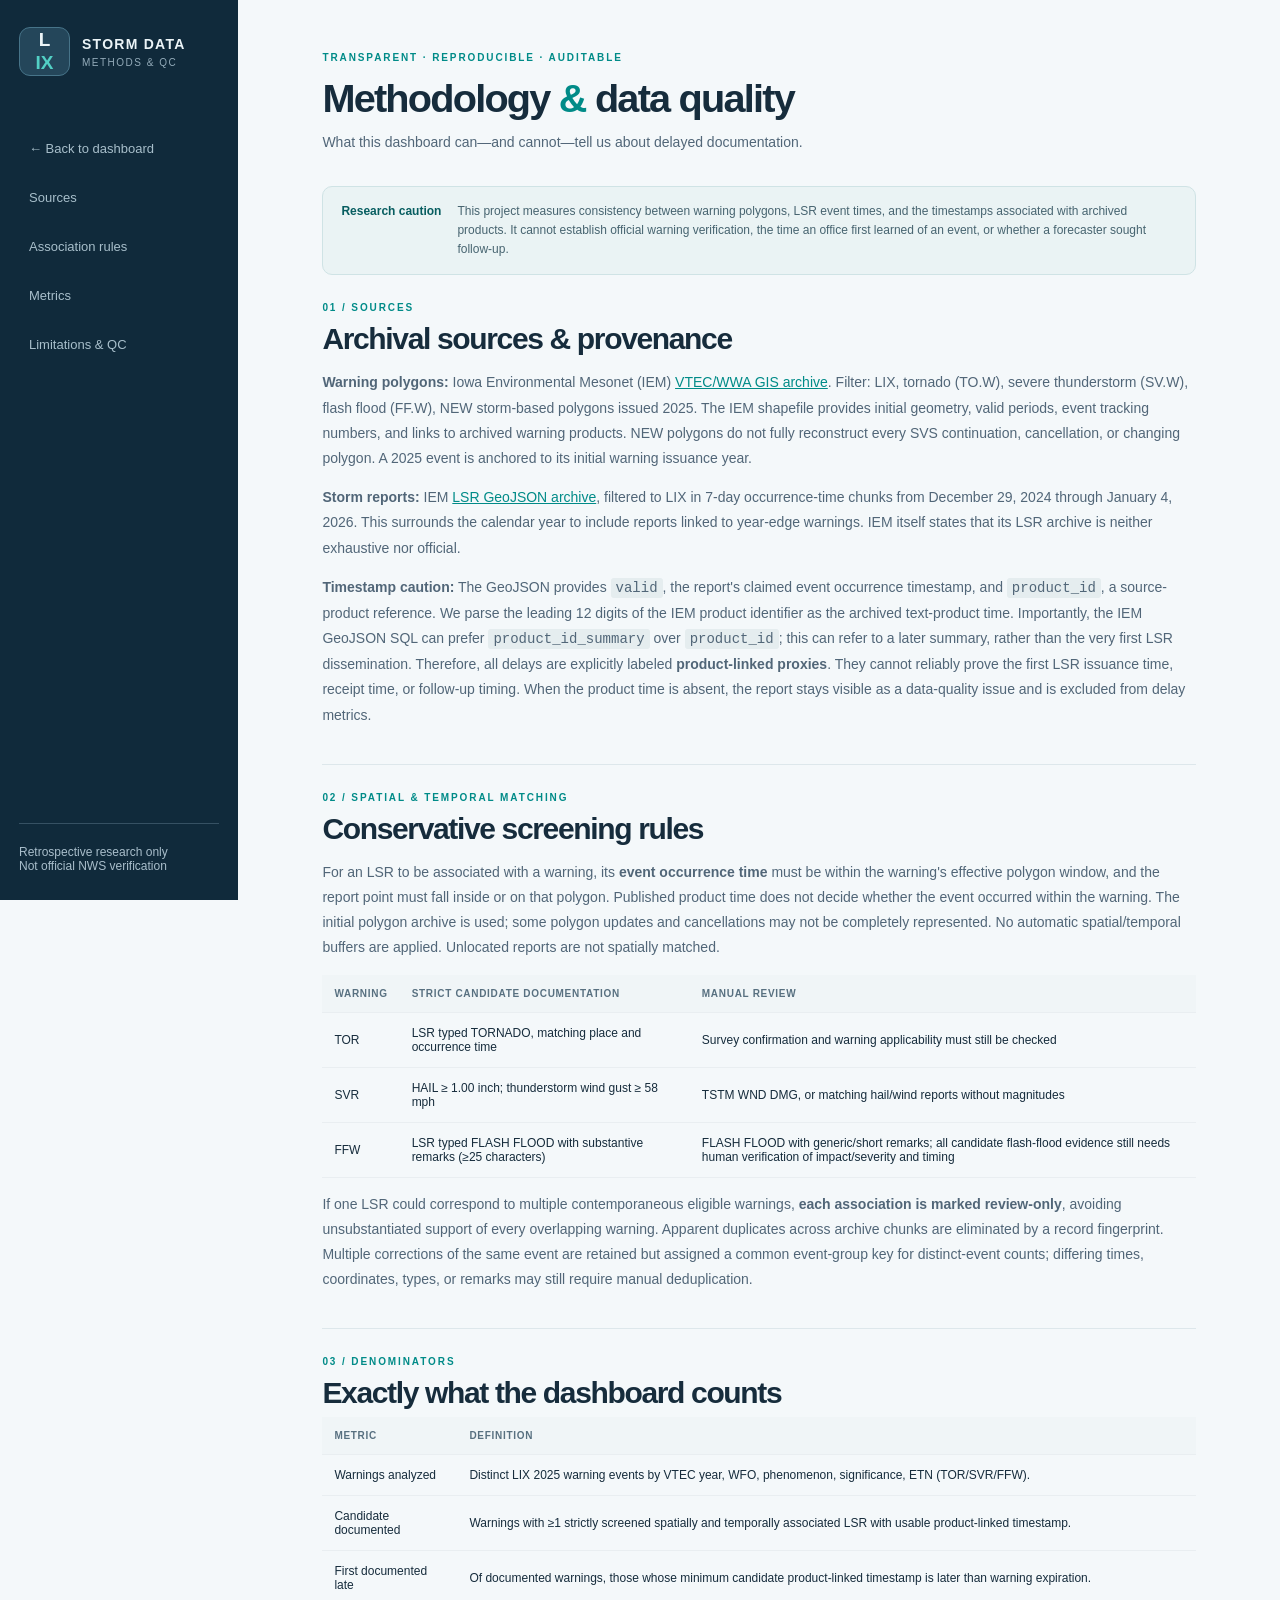
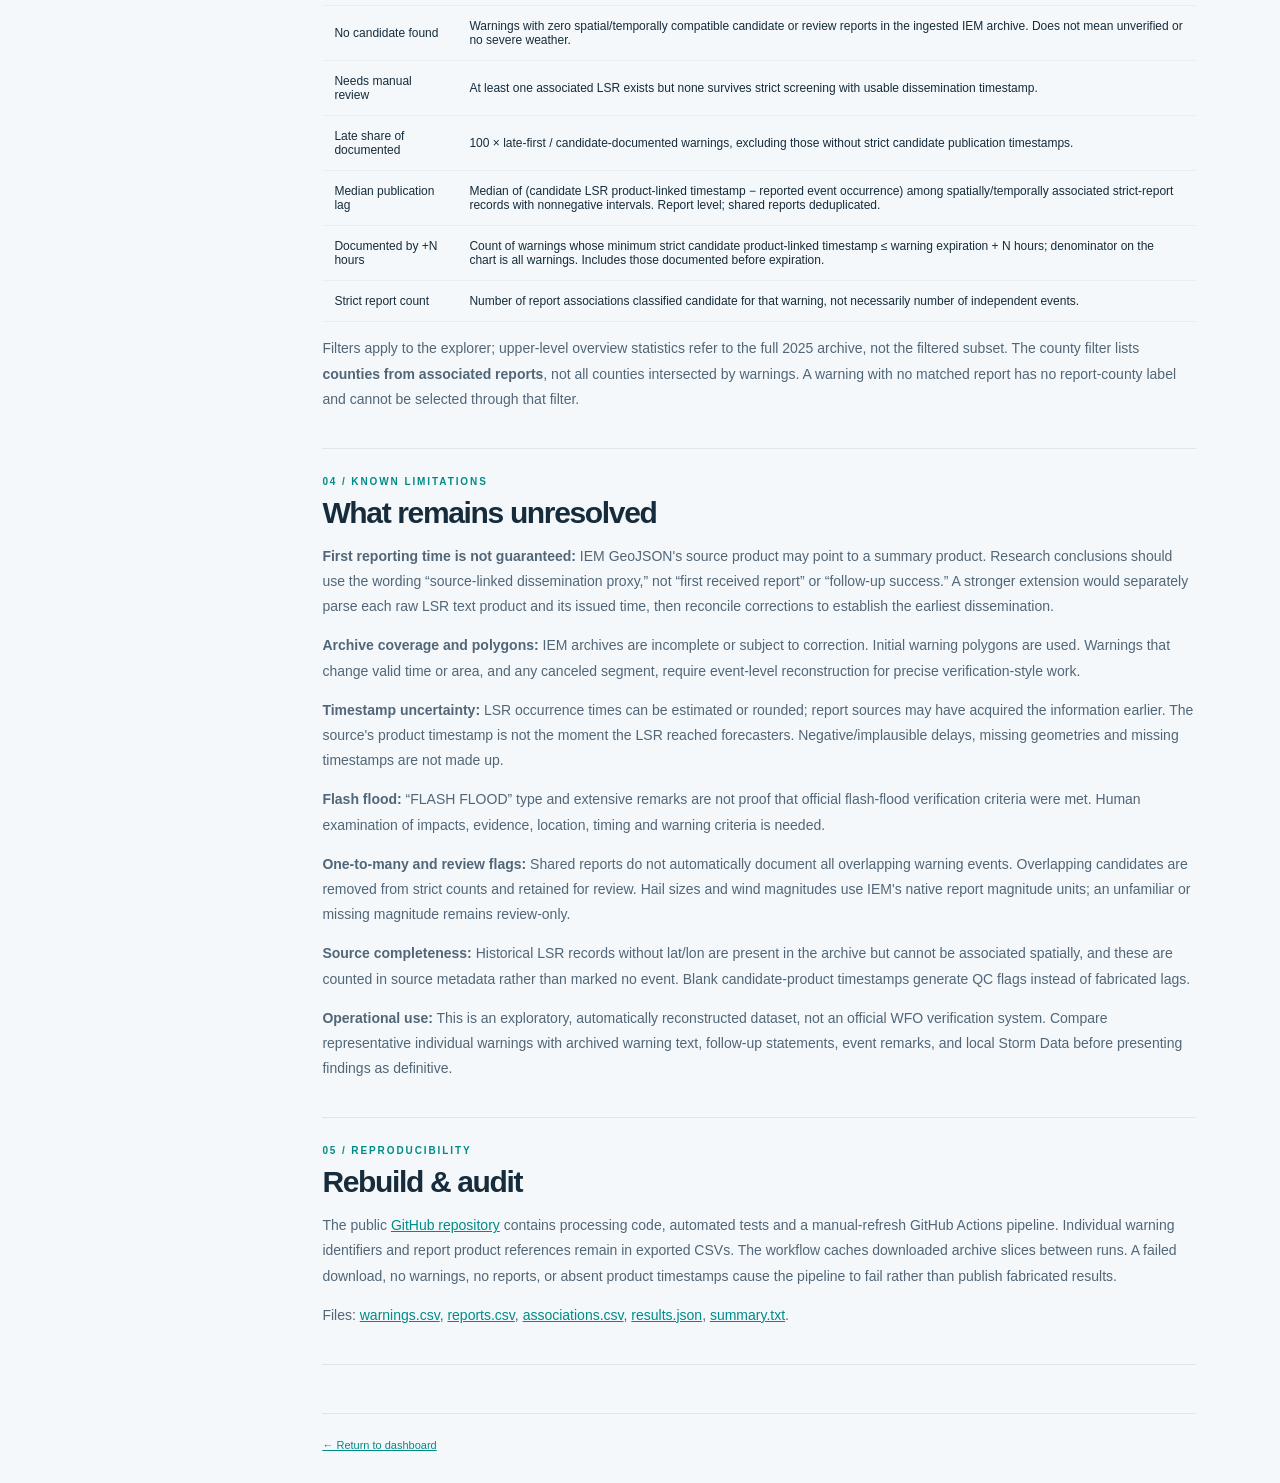
==== site/methodology.html @ d00a8d75 "Build LIX 2025 warning/LSR retrospective research dashboard, IEM ingest, spatial matching, QC and Pa" ====
<!doctype html><html lang="en"><head><meta charset="utf-8"><meta name="viewport" content="width=device-width, initial-scale=1"><title>Methodology & QC — LIX Storm Data</title><link rel="stylesheet" href="style.css"></head><body><div class="shell"><aside class="sidebar"><div class="brand"><div class="brand-mark">L<span>IX</span></div><div><strong>STORM DATA</strong><small>METHODS & QC</small></div></div><nav><a href="index.html#overview">← Back to dashboard</a><a href="#sources">Sources</a><a href="#logic">Association rules</a><a href="#metrics">Metrics</a><a href="#limitations">Limitations & QC</a></nav><div class="side-bottom">Retrospective research only<br>Not official NWS verification</div></aside><main class="content method-body"><header class="topbar"><div><span class="eyebrow">TRANSPARENT · REPRODUCIBLE · AUDITABLE</span><h1>Methodology <em>&</em> data quality</h1><p class="subtitle">What this dashboard can—and cannot—tell us about delayed documentation.</p></div></header>
<div class="alert"><strong>Research caution</strong><span>This project measures consistency between warning polygons, LSR event times, and the timestamps associated with archived products. It cannot establish official warning verification, the time an office first learned of an event, or whether a forecaster sought follow-up.</span></div>
<section id="sources"><span class="eyebrow">01 / SOURCES</span><h2>Archival sources & provenance</h2><p><b>Warning polygons:</b> Iowa Environmental Mesonet (IEM) <a href="https://mesonet.agron.iastate.edu/request/gis/watchwarn.phtml">VTEC/WWA GIS archive</a>. Filter: LIX, tornado (TO.W), severe thunderstorm (SV.W), flash flood (FF.W), NEW storm-based polygons issued 2025. The IEM shapefile provides initial geometry, valid periods, event tracking numbers, and links to archived warning products. NEW polygons do not fully reconstruct every SVS continuation, cancellation, or changing polygon. A 2025 event is anchored to its initial warning issuance year.</p><p><b>Storm reports:</b> IEM <a href="https://mesonet.agron.iastate.edu/geojson/lsr.geojson">LSR GeoJSON archive</a>, filtered to LIX in 7-day occurrence-time chunks from December 29, 2024 through January 4, 2026. This surrounds the calendar year to include reports linked to year-edge warnings. IEM itself states that its LSR archive is neither exhaustive nor official.</p><p><b>Timestamp caution:</b> The GeoJSON provides <code>valid</code>, the report's claimed event occurrence timestamp, and <code>product_id</code>, a source-product reference. We parse the leading 12 digits of the IEM product identifier as the archived text-product time. Importantly, the IEM GeoJSON SQL can prefer <code>product_id_summary</code> over <code>product_id</code>; this can refer to a later summary, rather than the very first LSR dissemination. Therefore, all delays are explicitly labeled <b>product-linked proxies</b>. They cannot reliably prove the first LSR issuance time, receipt time, or follow-up timing. When the product time is absent, the report stays visible as a data-quality issue and is excluded from delay metrics.</p></section>
<section id="logic"><span class="eyebrow">02 / SPATIAL & TEMPORAL MATCHING</span><h2>Conservative screening rules</h2><p>For an LSR to be associated with a warning, its <b>event occurrence time</b> must be within the warning's effective polygon window, and the report point must fall inside or on that polygon. Published product time does not decide whether the event occurred within the warning. The initial polygon archive is used; some polygon updates and cancellations may not be completely represented. No automatic spatial/temporal buffers are applied. Unlocated reports are not spatially matched.</p><table><thead><tr><th>Warning</th><th>Strict candidate documentation</th><th>Manual review</th></tr></thead><tbody><tr><td>TOR</td><td>LSR typed TORNADO, matching place and occurrence time</td><td>Survey confirmation and warning applicability must still be checked</td></tr><tr><td>SVR</td><td>HAIL ≥ 1.00 inch; thunderstorm wind gust ≥ 58 mph</td><td>TSTM WND DMG, or matching hail/wind reports without magnitudes</td></tr><tr><td>FFW</td><td>LSR typed FLASH FLOOD with substantive remarks (≥25 characters)</td><td>FLASH FLOOD with generic/short remarks; all candidate flash-flood evidence still needs human verification of impact/severity and timing</td></tr></tbody></table><p>If one LSR could correspond to multiple contemporaneous eligible warnings, <b>each association is marked review-only</b>, avoiding unsubstantiated support of every overlapping warning. Apparent duplicates across archive chunks are eliminated by a record fingerprint. Multiple corrections of the same event are retained but assigned a common event-group key for distinct-event counts; differing times, coordinates, types, or remarks may still require manual deduplication.</p></section>
<section id="metrics"><span class="eyebrow">03 / DENOMINATORS</span><h2>Exactly what the dashboard counts</h2><table><thead><tr><th>Metric</th><th>Definition</th></tr></thead><tbody>
<tr><td>Warnings analyzed</td><td>Distinct LIX 2025 warning events by VTEC year, WFO, phenomenon, significance, ETN (TOR/SVR/FFW).</td></tr>
<tr><td>Candidate documented</td><td>Warnings with ≥1 strictly screened spatially and temporally associated LSR with usable product-linked timestamp.</td></tr>
<tr><td>First documented late</td><td>Of documented warnings, those whose minimum candidate product-linked timestamp is later than warning expiration.</td></tr>
<tr><td>No candidate found</td><td>Warnings with zero spatial/temporally compatible candidate or review reports in the ingested IEM archive. Does not mean unverified or no severe weather.</td></tr>
<tr><td>Needs manual review</td><td>At least one associated LSR exists but none survives strict screening with usable dissemination timestamp.</td></tr>
<tr><td>Late share of documented</td><td>100 × late-first / candidate-documented warnings, excluding those without strict candidate publication timestamps.</td></tr>
<tr><td>Median publication lag</td><td>Median of (candidate LSR product-linked timestamp − reported event occurrence) among spatially/temporally associated strict-report records with nonnegative intervals. Report level; shared reports deduplicated.</td></tr>
<tr><td>Documented by +N hours</td><td>Count of warnings whose minimum strict candidate product-linked timestamp ≤ warning expiration + N hours; denominator on the chart is all warnings. Includes those documented before expiration.</td></tr>
<tr><td>Strict report count</td><td>Number of report associations classified candidate for that warning, not necessarily number of independent events.</td></tr>
</tbody></table><p>Filters apply to the explorer; upper-level overview statistics refer to the full 2025 archive, not the filtered subset. The county filter lists <b>counties from associated reports</b>, not all counties intersected by warnings. A warning with no matched report has no report-county label and cannot be selected through that filter.</p></section>
<section id="limitations"><span class="eyebrow">04 / KNOWN LIMITATIONS</span><h2>What remains unresolved</h2><p><b>First reporting time is not guaranteed:</b> IEM GeoJSON's source product may point to a summary product. Research conclusions should use the wording “source-linked dissemination proxy,” not “first received report” or “follow-up success.” A stronger extension would separately parse each raw LSR text product and its issued time, then reconcile corrections to establish the earliest dissemination.</p><p><b>Archive coverage and polygons:</b> IEM archives are incomplete or subject to correction. Initial warning polygons are used. Warnings that change valid time or area, and any canceled segment, require event-level reconstruction for precise verification-style work.</p><p><b>Timestamp uncertainty:</b> LSR occurrence times can be estimated or rounded; report sources may have acquired the information earlier. The source's product timestamp is not the moment the LSR reached forecasters. Negative/implausible delays, missing geometries and missing timestamps are not made up.</p><p><b>Flash flood:</b> “FLASH FLOOD” type and extensive remarks are not proof that official flash-flood verification criteria were met. Human examination of impacts, evidence, location, timing and warning criteria is needed.</p><p><b>One-to-many and review flags:</b> Shared reports do not automatically document all overlapping warning events. Overlapping candidates are removed from strict counts and retained for review. Hail sizes and wind magnitudes use IEM's native report magnitude units; an unfamiliar or missing magnitude remains review-only.</p><p><b>Source completeness:</b> Historical LSR records without lat/lon are present in the archive but cannot be associated spatially, and these are counted in source metadata rather than marked no event. Blank candidate-product timestamps generate QC flags instead of fabricated lags.</p><p><b>Operational use:</b> This is an exploratory, automatically reconstructed dataset, not an official WFO verification system. Compare representative individual warnings with archived warning text, follow-up statements, event remarks, and local Storm Data before presenting findings as definitive.</p></section>
<section><span class="eyebrow">05 / REPRODUCIBILITY</span><h2>Rebuild & audit</h2><p>The public <a href="https://github.com/mefferso/2025_stormdata_verification">GitHub repository</a> contains processing code, automated tests and a manual-refresh GitHub Actions pipeline. Individual warning identifiers and report product references remain in exported CSVs. The workflow caches downloaded archive slices between runs. A failed download, no warnings, no reports, or absent product timestamps cause the pipeline to fail rather than publish fabricated results.</p><p>Files: <a href="data/warnings.csv">warnings.csv</a>, <a href="data/reports.csv">reports.csv</a>, <a href="data/associations.csv">associations.csv</a>, <a href="data/results.json">results.json</a>, <a href="data/summary.txt">summary.txt</a>.</p></section>
<footer><a href="index.html">← Return to dashboard</a></footer></main></div></body></html>
---- site/style.css ----
:root{--ink:#162c3c;--muted:#65778a;--line:#dde7eb;--paper:#f4f8fa;--white:#fff;--navy:#102a3b;--teal:#008b88;--blue:#367cb5;--amber:#d79a33;--rose:#ba6473}*{box-sizing:border-box}html{scroll-behavior:smooth}body{margin:0;background:var(--paper);font-family:"DM Sans",sans-serif;color:var(--ink)}h1,h2,h3,.metric strong{font-family:"Space Grotesk",sans-serif;letter-spacing:-.045em}h1{font-size:clamp(29px,3.1vw,49px);line-height:1.1;margin:12px 0 9px}h1 em{color:var(--teal);font-style:normal}h2{font-size:30px;margin:7px 0}h3{font-size:20px;margin:6px 0 0}p{line-height:1.57}a{color:var(--teal)}button,select,input{font:inherit}.shell{display:flex;min-height:100vh}.sidebar{width:238px;flex-shrink:0;position:sticky;top:0;height:100vh;background:var(--navy);color:#ebf4f7;padding:27px 19px;display:flex;flex-direction:column}.brand{display:flex;gap:12px;align-items:center;margin-bottom:51px}.brand-mark{width:51px;height:49px;background:#24465a;display:grid;place-items:center;font-size:19px;font-weight:800;border:1px solid #477489;border-radius:11px}.brand-mark span{color:#52d0c5}.brand strong{font-size:14px;letter-spacing:.09em}.brand small{display:block;font-size:10px;color:#93abb9;letter-spacing:.15em;margin-top:4px}.sidebar nav{display:grid;gap:6px}.sidebar nav a{display:flex;align-items:center;gap:13px;color:#a8bfcb;text-decoration:none;padding:14px 10px;border-radius:7px;font-size:13px}.sidebar nav a:hover,.sidebar nav a.active{color:#fff;background:#24475a}.sidebar nav b{font-size:10px;color:#6f9ba9}.side-bottom{margin-top:auto;border-top:1px solid #365163;padding-top:21px;font-size:12px;color:#a9becb}.side-bottom p{margin:7px 0 20px;line-height:1.8}.nonofficial{font-size:11px;color:#e6c6a0}.content{width:calc(100% - 238px);padding:0 min(3vw,55px);max-width:1720px;margin:0 auto}.topbar{display:flex;justify-content:space-between;align-items:flex-start;gap:26px;padding:47px 0 31px}.eyebrow,.tiny-label{color:var(--teal);font-size:10px;font-weight:800;letter-spacing:.19em;text-transform:uppercase}.subtitle{margin:0;color:var(--muted);font-size:17px}.topmeta{text-align:right;flex-shrink:0;color:var(--muted);font-size:11px;line-height:2}.topmeta a{display:block;font-weight:700}.dot{display:inline-block;width:8px;height:8px;border-radius:100%;background:var(--teal);margin-right:6px}.alert{display:flex;gap:16px;align-items:flex-start;background:#eaf3f4;border:1px solid #cfe3e5;color:#476470;border-radius:10px;padding:15px 18px;font-size:12px;line-height:1.6}.alert strong{color:#075d60;white-space:nowrap}.section{padding-top:38px;scroll-margin-top:20px}.section-heading{display:flex;justify-content:space-between;align-items:center;gap:22px;margin-bottom:18px}.section-heading p{margin:5px 0 0;color:var(--muted);font-size:13px}.export-link,.tag{display:inline-flex;text-decoration:none;border:1px solid var(--line);background:#fff;border-radius:6px;padding:10px 12px;font-size:12px;font-weight:700;white-space:nowrap}.export-link:hover{border-color:var(--teal)}.tag{color:var(--teal);background:#eef7f6}.metrics{display:grid;grid-template-columns:repeat(3,minmax(0,1fr));gap:12px;margin-bottom:13px}.metric{background:var(--white);padding:22px 23px;min-height:132px;border:1px solid var(--line);border-radius:10px;position:relative;overflow:hidden}.metric:before{content:"";height:3px;position:absolute;top:0;left:0;right:0;background:#5baaaa}.metric:nth-child(3):before{background:var(--amber)}.metric:nth-child(4):before{background:var(--rose)}.metric-label{color:var(--muted);font-size:12px;font-weight:600;margin-bottom:14px}.metric strong{display:block;font-size:36px;line-height:1.1}.metric small{display:block;color:var(--muted);font-size:11px;margin-top:10px}.split{display:grid;grid-template-columns:1fr 1fr;gap:13px;margin:13px 0}.panel,.table-panel{border:1px solid var(--line);border-radius:10px;background:#fff;padding:21px 22px;min-width:0}.panel-top{display:flex;align-items:flex-start;justify-content:space-between;gap:10px}.micro{font-size:10px;color:var(--muted)}.plot{width:100%;height:330px}.plot.small-plot{height:270px}.plot.short-plot{height:235px}.plot .plotly-notifier{display:none}.filters{display:grid;grid-template-columns:repeat(3,minmax(0,1fr));gap:12px;padding:19px;border:1px solid var(--line);border-radius:10px 10px 0 0;background:white}.filters label{font-size:11px;font-weight:700;color:var(--muted);display:grid;gap:7px}.filters select,.filters input{width:100%;height:39px;background:#f9fbfc;border:1px solid #d4dfe4;border-radius:5px;padding:0 11px;color:var(--ink);font-size:12px;min-width:0}.table-panel{border-radius:0 0 10px 10px;margin-top:-1px;padding:0}.tabletop,.pagination{padding:13px 18px;display:flex;align-items:center;justify-content:space-between;font-size:12px;color:var(--muted)}.quiet-button,.pagination button{background:white;border:1px solid #d3dfe3;color:var(--ink);padding:9px 12px;border-radius:6px;cursor:pointer;font-size:12px}.quiet-button:hover,.pagination button:hover{border-color:var(--teal);color:var(--teal)}.pagination button:disabled{opacity:.35;cursor:default}.table-scroll{overflow-x:auto}table{border-collapse:collapse;text-align:left;width:100%;font-size:12px}th{background:#f0f5f7;color:#587080;font-size:10px;text-transform:uppercase;letter-spacing:.07em;white-space:nowrap}th,td{padding:13px 12px;border-bottom:1px solid #e9eef1}td{white-space:nowrap}tbody tr{cursor:pointer}tbody tr:hover{background:#eff8f8}.pill{display:inline-block;font-size:10px;font-weight:800;padding:5px 8px;border-radius:4px;background:#ecf4f8;color:#27658a}.pill.TOR{background:#fdeced;color:#a24750}.pill.FFW{background:#f2ebfb;color:#7a4bb0}.status{font-size:11px;border-radius:5px;padding:5px 7px;background:#edf3f5;color:#59717d}.status.first_documented_after_expiration{background:#fff4dc;color:#90601a}.status.documented_by_expiration{background:#e1f5ed;color:#1f7861}.status.needs_review{background:#fcecf0;color:#a54f64}.detail-panel{margin-top:14px;min-height:155px}.empty-state{padding:40px;text-align:center;color:#83939d;font-size:13px}.detail-head{display:flex;justify-content:space-between;align-items:flex-start;gap:15px}.detail-head p{margin:5px 0;color:var(--muted);font-size:12px}.detail-grid{display:grid;grid-template-columns:repeat(4,1fr);gap:12px;margin-top:18px}.detail-grid div{border:1px solid var(--line);background:#fafcfd;padding:13px;border-radius:7px}.detail-grid small{display:block;color:var(--muted);font-size:10px}.detail-grid strong{display:block;margin-top:8px;font-size:14px}.timeline{margin:27px 12px 35px;position:relative;height:100px;border-bottom:3px solid #dce6ec}.timeline-bar{position:absolute;top:48px;height:12px;border-radius:7px;background:linear-gradient(90deg,#3f9db9,#1f637e)}.timeline-point{position:absolute;bottom:-8px;transform:translateX(-50%);width:13px;height:13px;border-radius:50%;border:2px solid white;background:var(--teal);box-shadow:0 0 0 1px #8abcb9}.timeline-point.issue,.timeline-point.expire{background:var(--navy)}.timeline-point.pub{background:var(--amber)}.timeline-point.occur{background:#00a2a8}.timeline-point span{display:block;position:absolute;left:50%;transform:translateX(-50%);bottom:15px;white-space:nowrap;background:#fff;border:1px solid var(--line);padding:4px 6px;border-radius:4px;font-size:10px;color:var(--ink);opacity:0;pointer-events:none;z-index:10}.timeline-point:hover span{opacity:1}.timeline-key{font-size:11px;color:var(--muted);display:flex;gap:20px;flex-wrap:wrap}.timeline-key b{color:var(--ink)}.report-list{display:grid;gap:9px;margin-top:12px}.report-card{padding:14px;border:1px solid var(--line);border-radius:7px;font-size:12px;line-height:1.5}.report-card .report-meta{display:flex;gap:10px;flex-wrap:wrap;font-size:11px;color:var(--muted)}.report-card p{margin:9px 0}.map-panel{background:#fff;border:1px solid var(--line);border-radius:10px;overflow:hidden}.maptools{display:flex;align-items:center;gap:13px;font-size:12px;color:var(--muted)}.maptools label{white-space:nowrap}#map{width:100%;height:530px;background:#dfe9ed}.maplegend{display:flex;gap:18px;align-items:center;padding:16px 19px;flex-wrap:wrap;font-size:11px;color:var(--muted)}.swatch{display:inline-block;width:11px;height:11px;border-radius:3px;background:var(--blue);margin-right:4px}.swatch.tor{background:#c15d62}.swatch.ffw{background:#8d6cb0}.swatch.late{background:#d69e41;border-radius:50%}.swatch.ontime{background:var(--teal);border-radius:50%}footer{border-top:1px solid var(--line);margin-top:48px;padding:25px 0 34px;color:#738692;font-size:11px}.actions{display:flex;gap:6px;flex-wrap:wrap}.method-body{max-width:950px}.method-body section{padding:22px 0;border-bottom:1px solid var(--line)}.method-body p,.method-body li{color:#516678;font-size:14px;line-height:1.8}.method-body code{background:#e5edef;padding:2px 5px;border-radius:3px}.method-body table td{white-space:normal}.method-body th{white-space:normal}@media(max-width:1150px){.sidebar{width:195px}.content{width:calc(100% - 195px)}.metrics{grid-template-columns:repeat(2,1fr)}.filters{grid-template-columns:repeat(2,1fr)}.topbar{display:block}.topmeta{text-align:left;margin-top:15px}}@media(max-width:820px){.shell{display:block}.sidebar{position:relative;width:100%;height:auto;padding:14px 20px}.brand{margin-bottom:10px}.sidebar nav{display:flex;overflow:auto;gap:4px}.sidebar nav a{white-space:nowrap;padding:10px;font-size:11px}.side-bottom{display:none}.content{width:100%;padding:0 18px}.topbar{padding:27px 0 20px}.split{grid-template-columns:1fr}.section-heading{display:block}.section-heading>.actions,.section-heading>.export-link,.section-heading>.tag,.section-heading>.maptools{margin-top:13px}.metrics{grid-template-columns:repeat(2,minmax(0,1fr))}.filters{grid-template-columns:repeat(2,minmax(0,1fr))}.metric{padding:17px}.metric strong{font-size:30px}.alert{display:block}.alert span{display:block;margin-top:6px}.detail-grid{grid-template-columns:repeat(2,1fr)}#map{height:390px}}@media(max-width:460px){.metrics{grid-template-columns:1fr 1fr;gap:7px}.metric{min-height:115px;padding:14px}.metric strong{font-size:27px}.filters{grid-template-columns:1fr}.panel{padding:15px}.plot{height:260px}.plot.small-plot{height:240px}h2{font-size:27px}}
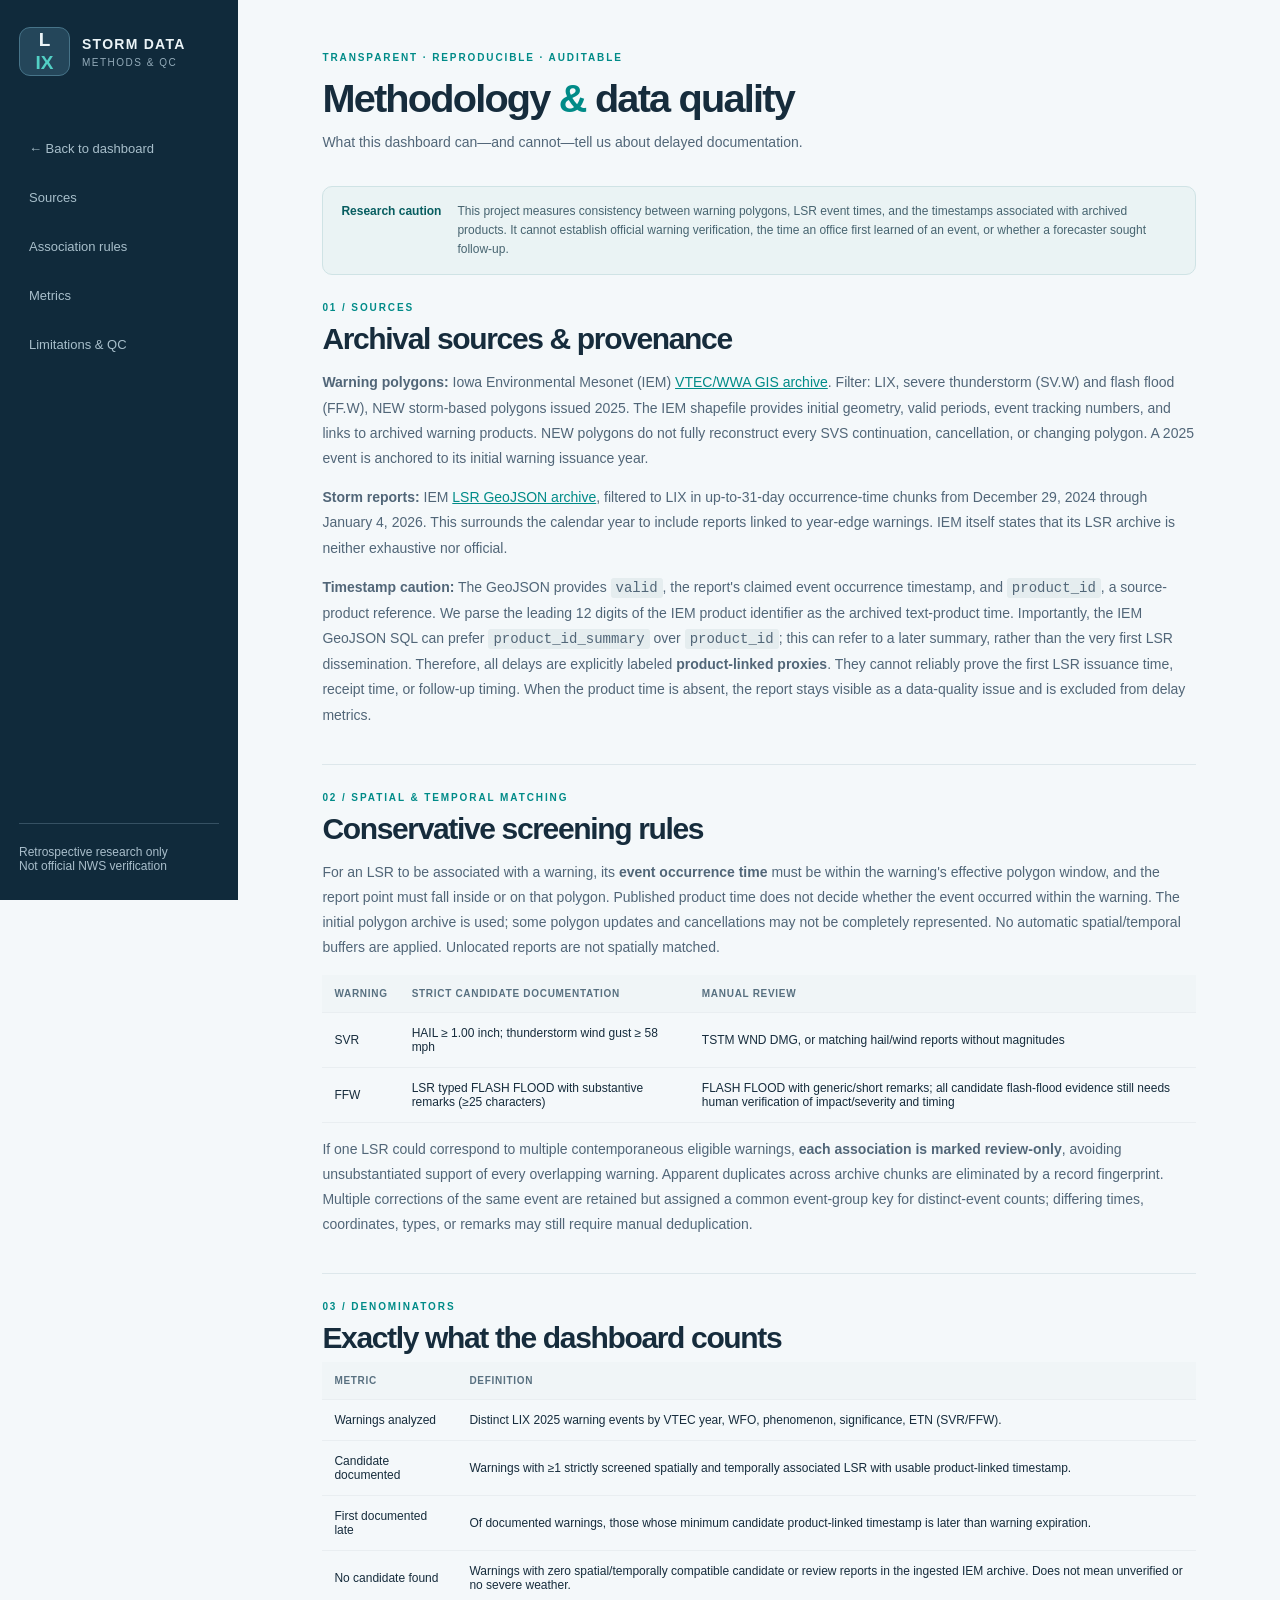
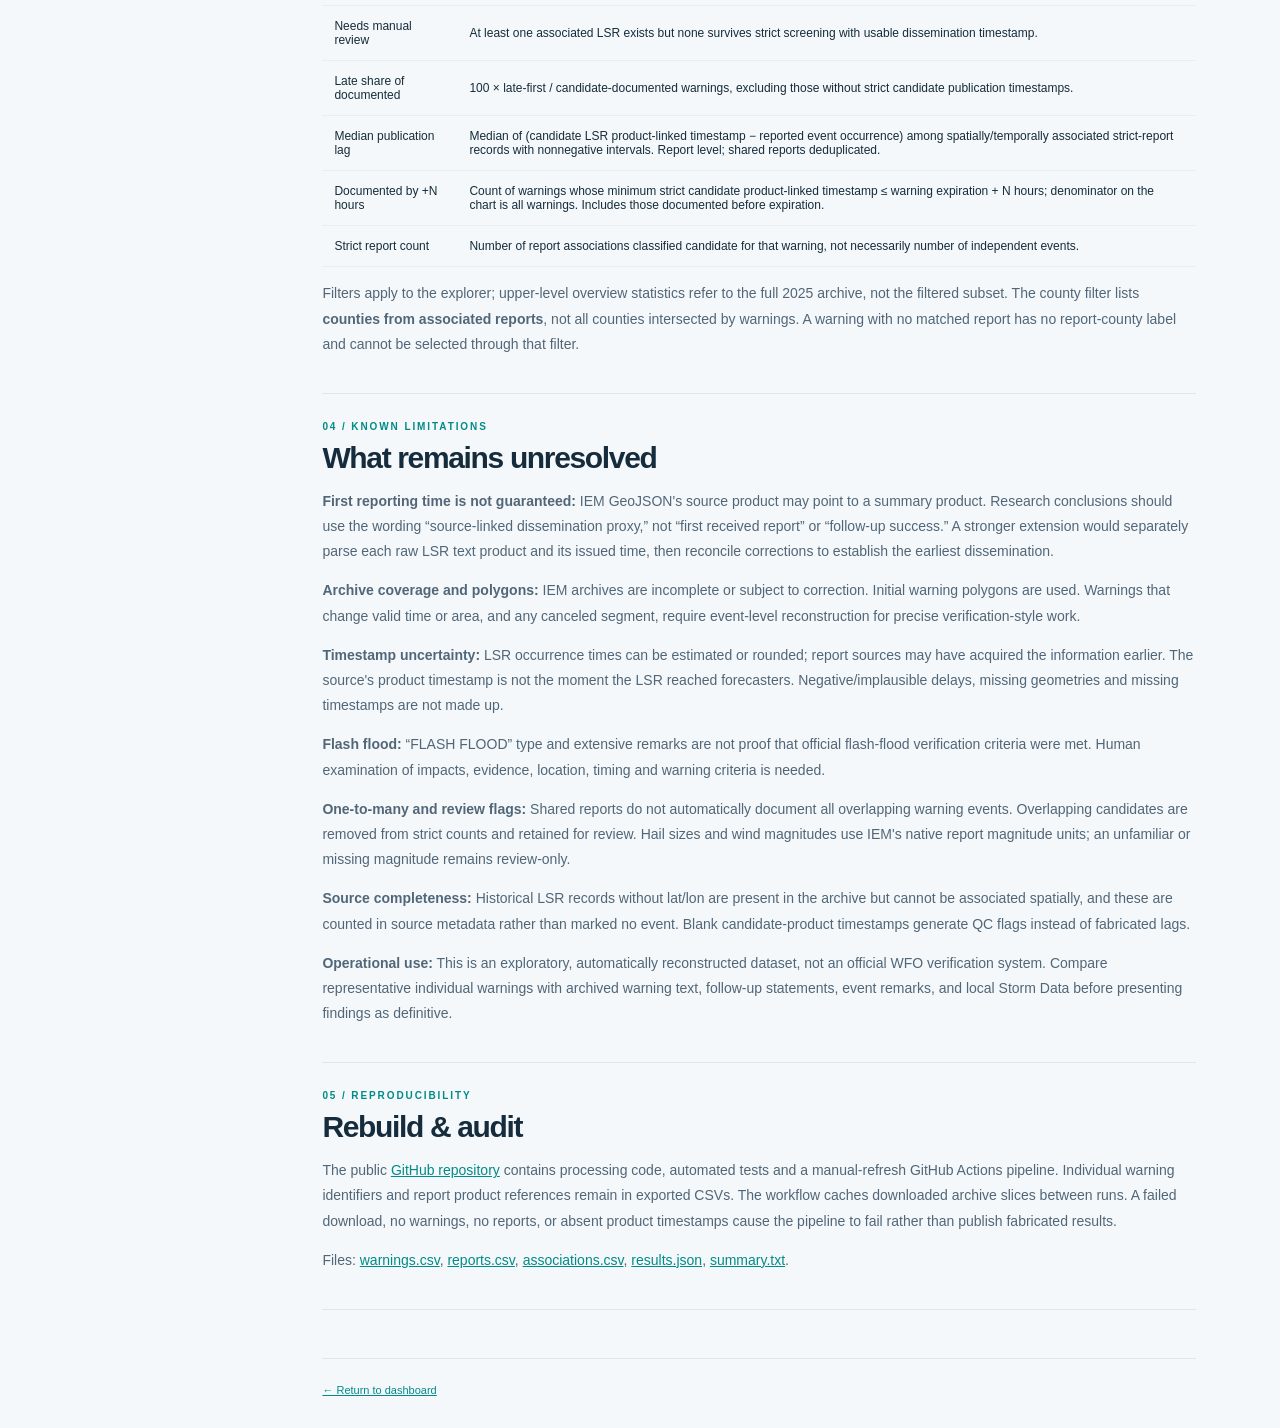
==== commit 078372be: "Align methodology with SVR and FFW scope" ====
--- a/site/methodology.html
+++ b/site/methodology.html
@@ -1,9 +1,9 @@
 <!doctype html><html lang="en"><head><meta charset="utf-8"><meta name="viewport" content="width=device-width, initial-scale=1"><title>Methodology & QC — LIX Storm Data</title><link rel="stylesheet" href="style.css"></head><body><div class="shell"><aside class="sidebar"><div class="brand"><div class="brand-mark">L<span>IX</span></div><div><strong>STORM DATA</strong><small>METHODS & QC</small></div></div><nav><a href="index.html#overview">← Back to dashboard</a><a href="#sources">Sources</a><a href="#logic">Association rules</a><a href="#metrics">Metrics</a><a href="#limitations">Limitations & QC</a></nav><div class="side-bottom">Retrospective research only<br>Not official NWS verification</div></aside><main class="content method-body"><header class="topbar"><div><span class="eyebrow">TRANSPARENT · REPRODUCIBLE · AUDITABLE</span><h1>Methodology <em>&</em> data quality</h1><p class="subtitle">What this dashboard can—and cannot—tell us about delayed documentation.</p></div></header>
 <div class="alert"><strong>Research caution</strong><span>This project measures consistency between warning polygons, LSR event times, and the timestamps associated with archived products. It cannot establish official warning verification, the time an office first learned of an event, or whether a forecaster sought follow-up.</span></div>
-<section id="sources"><span class="eyebrow">01 / SOURCES</span><h2>Archival sources & provenance</h2><p><b>Warning polygons:</b> Iowa Environmental Mesonet (IEM) <a href="https://mesonet.agron.iastate.edu/request/gis/watchwarn.phtml">VTEC/WWA GIS archive</a>. Filter: LIX, tornado (TO.W), severe thunderstorm (SV.W), flash flood (FF.W), NEW storm-based polygons issued 2025. The IEM shapefile provides initial geometry, valid periods, event tracking numbers, and links to archived warning products. NEW polygons do not fully reconstruct every SVS continuation, cancellation, or changing polygon. A 2025 event is anchored to its initial warning issuance year.</p><p><b>Storm reports:</b> IEM <a href="https://mesonet.agron.iastate.edu/geojson/lsr.geojson">LSR GeoJSON archive</a>, filtered to LIX in 7-day occurrence-time chunks from December 29, 2024 through January 4, 2026. This surrounds the calendar year to include reports linked to year-edge warnings. IEM itself states that its LSR archive is neither exhaustive nor official.</p><p><b>Timestamp caution:</b> The GeoJSON provides <code>valid</code>, the report's claimed event occurrence timestamp, and <code>product_id</code>, a source-product reference. We parse the leading 12 digits of the IEM product identifier as the archived text-product time. Importantly, the IEM GeoJSON SQL can prefer <code>product_id_summary</code> over <code>product_id</code>; this can refer to a later summary, rather than the very first LSR dissemination. Therefore, all delays are explicitly labeled <b>product-linked proxies</b>. They cannot reliably prove the first LSR issuance time, receipt time, or follow-up timing. When the product time is absent, the report stays visible as a data-quality issue and is excluded from delay metrics.</p></section>
-<section id="logic"><span class="eyebrow">02 / SPATIAL & TEMPORAL MATCHING</span><h2>Conservative screening rules</h2><p>For an LSR to be associated with a warning, its <b>event occurrence time</b> must be within the warning's effective polygon window, and the report point must fall inside or on that polygon. Published product time does not decide whether the event occurred within the warning. The initial polygon archive is used; some polygon updates and cancellations may not be completely represented. No automatic spatial/temporal buffers are applied. Unlocated reports are not spatially matched.</p><table><thead><tr><th>Warning</th><th>Strict candidate documentation</th><th>Manual review</th></tr></thead><tbody><tr><td>TOR</td><td>LSR typed TORNADO, matching place and occurrence time</td><td>Survey confirmation and warning applicability must still be checked</td></tr><tr><td>SVR</td><td>HAIL ≥ 1.00 inch; thunderstorm wind gust ≥ 58 mph</td><td>TSTM WND DMG, or matching hail/wind reports without magnitudes</td></tr><tr><td>FFW</td><td>LSR typed FLASH FLOOD with substantive remarks (≥25 characters)</td><td>FLASH FLOOD with generic/short remarks; all candidate flash-flood evidence still needs human verification of impact/severity and timing</td></tr></tbody></table><p>If one LSR could correspond to multiple contemporaneous eligible warnings, <b>each association is marked review-only</b>, avoiding unsubstantiated support of every overlapping warning. Apparent duplicates across archive chunks are eliminated by a record fingerprint. Multiple corrections of the same event are retained but assigned a common event-group key for distinct-event counts; differing times, coordinates, types, or remarks may still require manual deduplication.</p></section>
+<section id="sources"><span class="eyebrow">01 / SOURCES</span><h2>Archival sources & provenance</h2><p><b>Warning polygons:</b> Iowa Environmental Mesonet (IEM) <a href="https://mesonet.agron.iastate.edu/request/gis/watchwarn.phtml">VTEC/WWA GIS archive</a>. Filter: LIX, severe thunderstorm (SV.W) and flash flood (FF.W), NEW storm-based polygons issued 2025. The IEM shapefile provides initial geometry, valid periods, event tracking numbers, and links to archived warning products. NEW polygons do not fully reconstruct every SVS continuation, cancellation, or changing polygon. A 2025 event is anchored to its initial warning issuance year.</p><p><b>Storm reports:</b> IEM <a href="https://mesonet.agron.iastate.edu/geojson/lsr.geojson">LSR GeoJSON archive</a>, filtered to LIX in up-to-31-day occurrence-time chunks from December 29, 2024 through January 4, 2026. This surrounds the calendar year to include reports linked to year-edge warnings. IEM itself states that its LSR archive is neither exhaustive nor official.</p><p><b>Timestamp caution:</b> The GeoJSON provides <code>valid</code>, the report's claimed event occurrence timestamp, and <code>product_id</code>, a source-product reference. We parse the leading 12 digits of the IEM product identifier as the archived text-product time. Importantly, the IEM GeoJSON SQL can prefer <code>product_id_summary</code> over <code>product_id</code>; this can refer to a later summary, rather than the very first LSR dissemination. Therefore, all delays are explicitly labeled <b>product-linked proxies</b>. They cannot reliably prove the first LSR issuance time, receipt time, or follow-up timing. When the product time is absent, the report stays visible as a data-quality issue and is excluded from delay metrics.</p></section>
+<section id="logic"><span class="eyebrow">02 / SPATIAL & TEMPORAL MATCHING</span><h2>Conservative screening rules</h2><p>For an LSR to be associated with a warning, its <b>event occurrence time</b> must be within the warning's effective polygon window, and the report point must fall inside or on that polygon. Published product time does not decide whether the event occurred within the warning. The initial polygon archive is used; some polygon updates and cancellations may not be completely represented. No automatic spatial/temporal buffers are applied. Unlocated reports are not spatially matched.</p><table><thead><tr><th>Warning</th><th>Strict candidate documentation</th><th>Manual review</th></tr></thead><tbody><tr><td>SVR</td><td>HAIL ≥ 1.00 inch; thunderstorm wind gust ≥ 58 mph</td><td>TSTM WND DMG, or matching hail/wind reports without magnitudes</td></tr><tr><td>FFW</td><td>LSR typed FLASH FLOOD with substantive remarks (≥25 characters)</td><td>FLASH FLOOD with generic/short remarks; all candidate flash-flood evidence still needs human verification of impact/severity and timing</td></tr></tbody></table><p>If one LSR could correspond to multiple contemporaneous eligible warnings, <b>each association is marked review-only</b>, avoiding unsubstantiated support of every overlapping warning. Apparent duplicates across archive chunks are eliminated by a record fingerprint. Multiple corrections of the same event are retained but assigned a common event-group key for distinct-event counts; differing times, coordinates, types, or remarks may still require manual deduplication.</p></section>
 <section id="metrics"><span class="eyebrow">03 / DENOMINATORS</span><h2>Exactly what the dashboard counts</h2><table><thead><tr><th>Metric</th><th>Definition</th></tr></thead><tbody>
-<tr><td>Warnings analyzed</td><td>Distinct LIX 2025 warning events by VTEC year, WFO, phenomenon, significance, ETN (TOR/SVR/FFW).</td></tr>
+<tr><td>Warnings analyzed</td><td>Distinct LIX 2025 warning events by VTEC year, WFO, phenomenon, significance, ETN (SVR/FFW).</td></tr>
 <tr><td>Candidate documented</td><td>Warnings with ≥1 strictly screened spatially and temporally associated LSR with usable product-linked timestamp.</td></tr>
 <tr><td>First documented late</td><td>Of documented warnings, those whose minimum candidate product-linked timestamp is later than warning expiration.</td></tr>
 <tr><td>No candidate found</td><td>Warnings with zero spatial/temporally compatible candidate or review reports in the ingested IEM archive. Does not mean unverified or no severe weather.</td></tr>
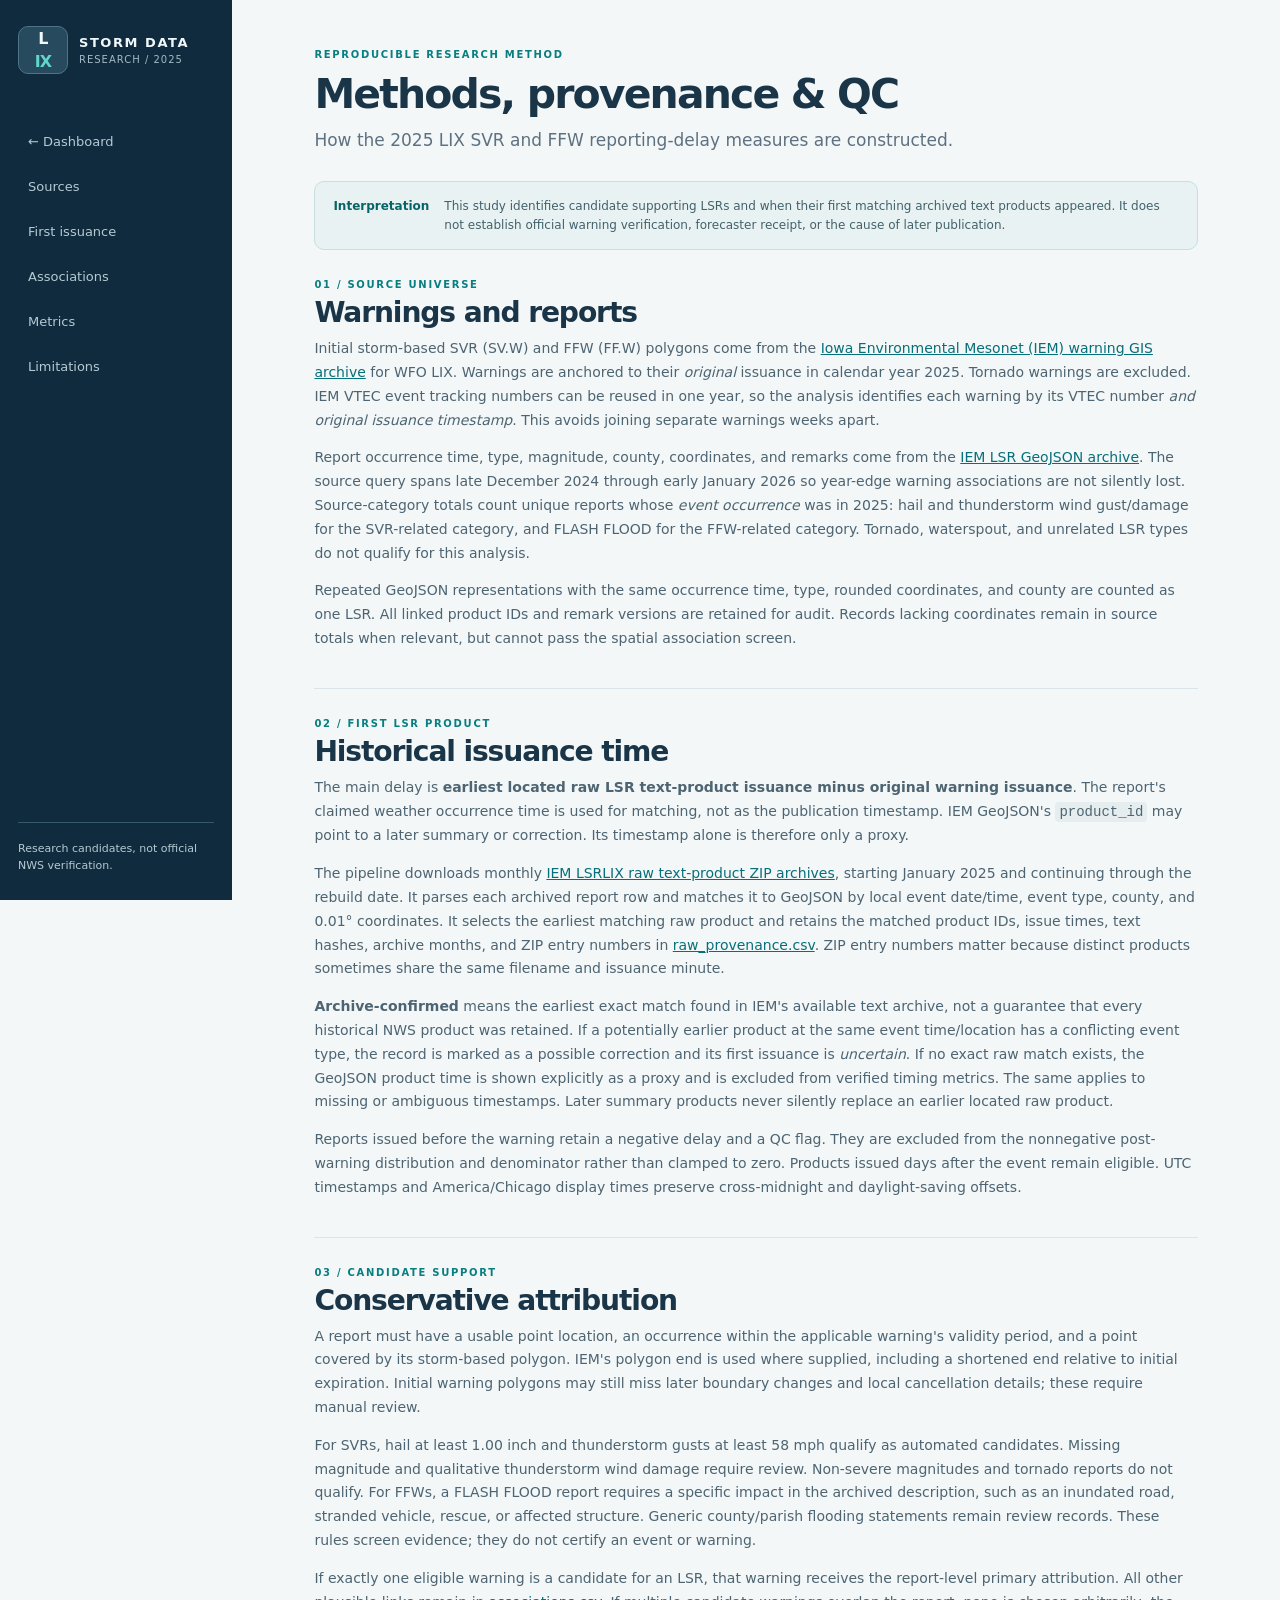
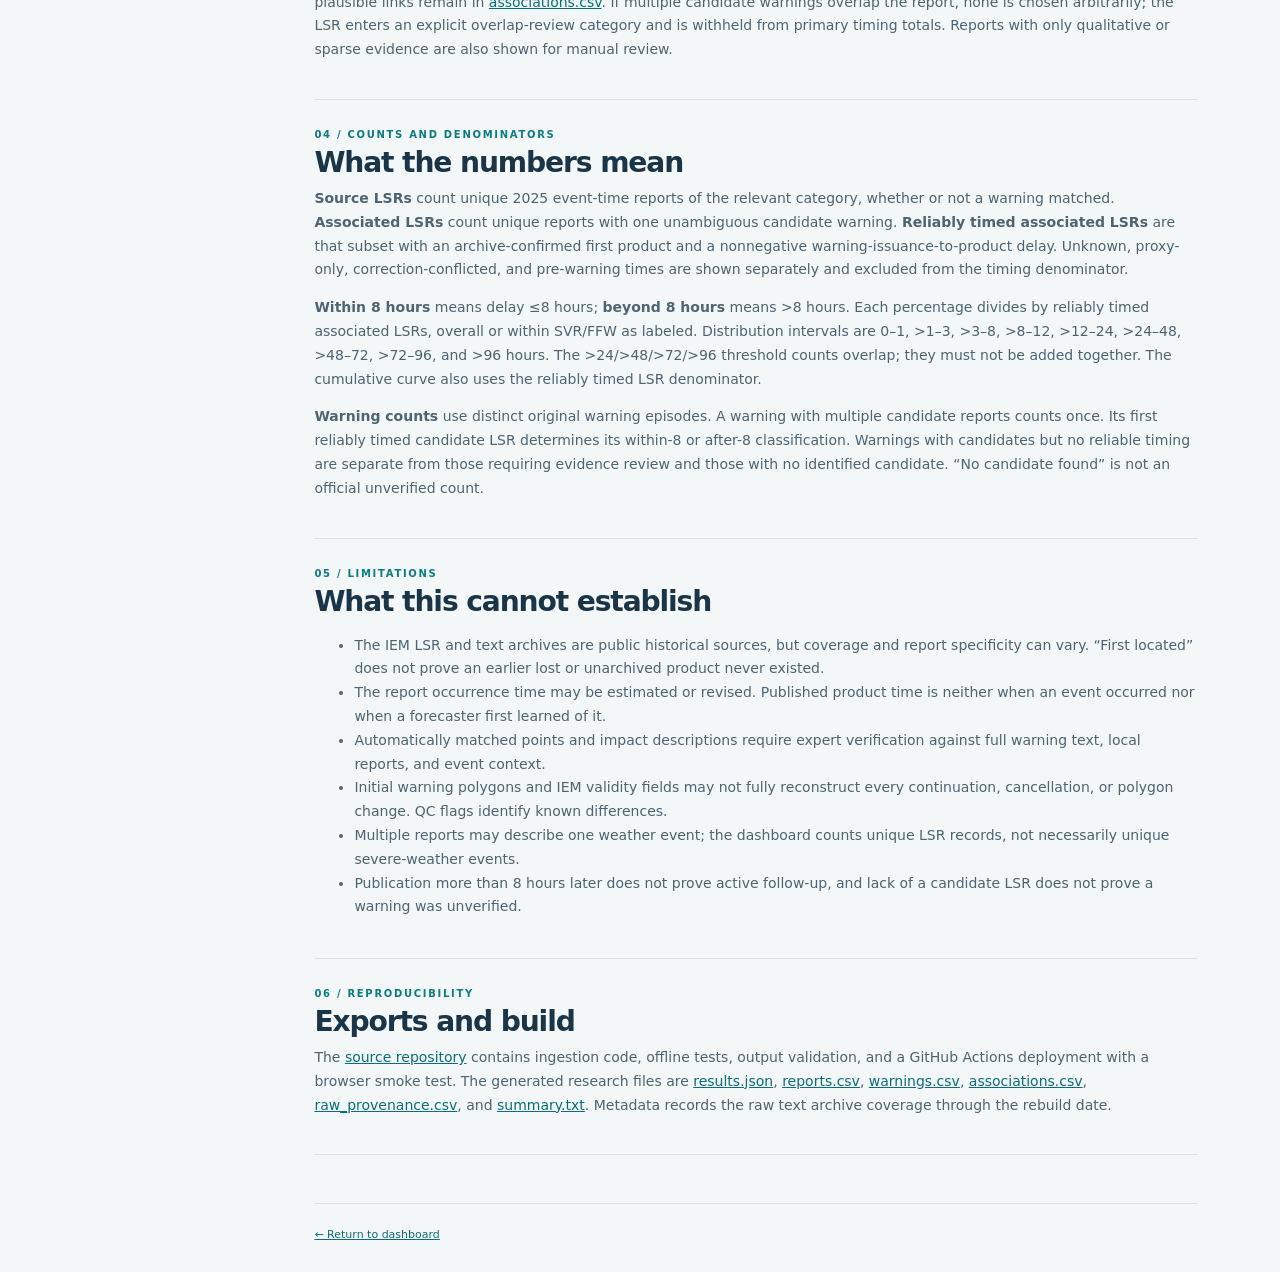
==== commit 65b8dc28: "Redesign LIX dashboard around first LSR publication after warning issuance" ====
--- a/site/methodology.html
+++ b/site/methodology.html
@@ -1,18 +1,7 @@
-<!doctype html><html lang="en"><head><meta charset="utf-8"><meta name="viewport" content="width=device-width, initial-scale=1"><title>Methodology & QC — LIX Storm Data</title><link rel="stylesheet" href="style.css"></head><body><div class="shell"><aside class="sidebar"><div class="brand"><div class="brand-mark">L<span>IX</span></div><div><strong>STORM DATA</strong><small>METHODS & QC</small></div></div><nav><a href="index.html#overview">← Back to dashboard</a><a href="#sources">Sources</a><a href="#logic">Association rules</a><a href="#metrics">Metrics</a><a href="#limitations">Limitations & QC</a></nav><div class="side-bottom">Retrospective research only<br>Not official NWS verification</div></aside><main class="content method-body"><header class="topbar"><div><span class="eyebrow">TRANSPARENT · REPRODUCIBLE · AUDITABLE</span><h1>Methodology <em>&</em> data quality</h1><p class="subtitle">What this dashboard can—and cannot—tell us about delayed documentation.</p></div></header>
-<div class="alert"><strong>Research caution</strong><span>This project measures consistency between warning polygons, LSR event times, and the timestamps associated with archived products. It cannot establish official warning verification, the time an office first learned of an event, or whether a forecaster sought follow-up.</span></div>
-<section id="sources"><span class="eyebrow">01 / SOURCES</span><h2>Archival sources & provenance</h2><p><b>Warning polygons:</b> Iowa Environmental Mesonet (IEM) <a href="https://mesonet.agron.iastate.edu/request/gis/watchwarn.phtml">VTEC/WWA GIS archive</a>. Filter: LIX, severe thunderstorm (SV.W) and flash flood (FF.W), NEW storm-based polygons issued 2025. The IEM shapefile provides initial geometry, valid periods, event tracking numbers, and links to archived warning products. NEW polygons do not fully reconstruct every SVS continuation, cancellation, or changing polygon. A 2025 event is anchored to its initial warning issuance year.</p><p><b>Storm reports:</b> IEM <a href="https://mesonet.agron.iastate.edu/geojson/lsr.geojson">LSR GeoJSON archive</a>, filtered to LIX in up-to-31-day occurrence-time chunks from December 29, 2024 through January 4, 2026. This surrounds the calendar year to include reports linked to year-edge warnings. IEM itself states that its LSR archive is neither exhaustive nor official.</p><p><b>Timestamp caution:</b> The GeoJSON provides <code>valid</code>, the report's claimed event occurrence timestamp, and <code>product_id</code>, a source-product reference. We parse the leading 12 digits of the IEM product identifier as the archived text-product time. Importantly, the IEM GeoJSON SQL can prefer <code>product_id_summary</code> over <code>product_id</code>; this can refer to a later summary, rather than the very first LSR dissemination. Therefore, all delays are explicitly labeled <b>product-linked proxies</b>. They cannot reliably prove the first LSR issuance time, receipt time, or follow-up timing. When the product time is absent, the report stays visible as a data-quality issue and is excluded from delay metrics.</p></section>
-<section id="logic"><span class="eyebrow">02 / SPATIAL & TEMPORAL MATCHING</span><h2>Conservative screening rules</h2><p>For an LSR to be associated with a warning, its <b>event occurrence time</b> must be within the warning's effective polygon window, and the report point must fall inside or on that polygon. Published product time does not decide whether the event occurred within the warning. The initial polygon archive is used; some polygon updates and cancellations may not be completely represented. No automatic spatial/temporal buffers are applied. Unlocated reports are not spatially matched.</p><table><thead><tr><th>Warning</th><th>Strict candidate documentation</th><th>Manual review</th></tr></thead><tbody><tr><td>SVR</td><td>HAIL ≥ 1.00 inch; thunderstorm wind gust ≥ 58 mph</td><td>TSTM WND DMG, or matching hail/wind reports without magnitudes</td></tr><tr><td>FFW</td><td>LSR typed FLASH FLOOD with substantive remarks (≥25 characters)</td><td>FLASH FLOOD with generic/short remarks; all candidate flash-flood evidence still needs human verification of impact/severity and timing</td></tr></tbody></table><p>If one LSR could correspond to multiple contemporaneous eligible warnings, <b>each association is marked review-only</b>, avoiding unsubstantiated support of every overlapping warning. Apparent duplicates across archive chunks are eliminated by a record fingerprint. Multiple corrections of the same event are retained but assigned a common event-group key for distinct-event counts; differing times, coordinates, types, or remarks may still require manual deduplication.</p></section>
-<section id="metrics"><span class="eyebrow">03 / DENOMINATORS</span><h2>Exactly what the dashboard counts</h2><table><thead><tr><th>Metric</th><th>Definition</th></tr></thead><tbody>
-<tr><td>Warnings analyzed</td><td>Distinct LIX 2025 warning events by VTEC year, WFO, phenomenon, significance, ETN (SVR/FFW).</td></tr>
-<tr><td>Candidate documented</td><td>Warnings with ≥1 strictly screened spatially and temporally associated LSR with usable product-linked timestamp.</td></tr>
-<tr><td>First documented late</td><td>Of documented warnings, those whose minimum candidate product-linked timestamp is later than warning expiration.</td></tr>
-<tr><td>No candidate found</td><td>Warnings with zero spatial/temporally compatible candidate or review reports in the ingested IEM archive. Does not mean unverified or no severe weather.</td></tr>
-<tr><td>Needs manual review</td><td>At least one associated LSR exists but none survives strict screening with usable dissemination timestamp.</td></tr>
-<tr><td>Late share of documented</td><td>100 × late-first / candidate-documented warnings, excluding those without strict candidate publication timestamps.</td></tr>
-<tr><td>Median publication lag</td><td>Median of (candidate LSR product-linked timestamp − reported event occurrence) among spatially/temporally associated strict-report records with nonnegative intervals. Report level; shared reports deduplicated.</td></tr>
-<tr><td>Documented by +N hours</td><td>Count of warnings whose minimum strict candidate product-linked timestamp ≤ warning expiration + N hours; denominator on the chart is all warnings. Includes those documented before expiration.</td></tr>
-<tr><td>Strict report count</td><td>Number of report associations classified candidate for that warning, not necessarily number of independent events.</td></tr>
-</tbody></table><p>Filters apply to the explorer; upper-level overview statistics refer to the full 2025 archive, not the filtered subset. The county filter lists <b>counties from associated reports</b>, not all counties intersected by warnings. A warning with no matched report has no report-county label and cannot be selected through that filter.</p></section>
-<section id="limitations"><span class="eyebrow">04 / KNOWN LIMITATIONS</span><h2>What remains unresolved</h2><p><b>First reporting time is not guaranteed:</b> IEM GeoJSON's source product may point to a summary product. Research conclusions should use the wording “source-linked dissemination proxy,” not “first received report” or “follow-up success.” A stronger extension would separately parse each raw LSR text product and its issued time, then reconcile corrections to establish the earliest dissemination.</p><p><b>Archive coverage and polygons:</b> IEM archives are incomplete or subject to correction. Initial warning polygons are used. Warnings that change valid time or area, and any canceled segment, require event-level reconstruction for precise verification-style work.</p><p><b>Timestamp uncertainty:</b> LSR occurrence times can be estimated or rounded; report sources may have acquired the information earlier. The source's product timestamp is not the moment the LSR reached forecasters. Negative/implausible delays, missing geometries and missing timestamps are not made up.</p><p><b>Flash flood:</b> “FLASH FLOOD” type and extensive remarks are not proof that official flash-flood verification criteria were met. Human examination of impacts, evidence, location, timing and warning criteria is needed.</p><p><b>One-to-many and review flags:</b> Shared reports do not automatically document all overlapping warning events. Overlapping candidates are removed from strict counts and retained for review. Hail sizes and wind magnitudes use IEM's native report magnitude units; an unfamiliar or missing magnitude remains review-only.</p><p><b>Source completeness:</b> Historical LSR records without lat/lon are present in the archive but cannot be associated spatially, and these are counted in source metadata rather than marked no event. Blank candidate-product timestamps generate QC flags instead of fabricated lags.</p><p><b>Operational use:</b> This is an exploratory, automatically reconstructed dataset, not an official WFO verification system. Compare representative individual warnings with archived warning text, follow-up statements, event remarks, and local Storm Data before presenting findings as definitive.</p></section>
-<section><span class="eyebrow">05 / REPRODUCIBILITY</span><h2>Rebuild & audit</h2><p>The public <a href="https://github.com/mefferso/2025_stormdata_verification">GitHub repository</a> contains processing code, automated tests and a manual-refresh GitHub Actions pipeline. Individual warning identifiers and report product references remain in exported CSVs. The workflow caches downloaded archive slices between runs. A failed download, no warnings, no reports, or absent product timestamps cause the pipeline to fail rather than publish fabricated results.</p><p>Files: <a href="data/warnings.csv">warnings.csv</a>, <a href="data/reports.csv">reports.csv</a>, <a href="data/associations.csv">associations.csv</a>, <a href="data/results.json">results.json</a>, <a href="data/summary.txt">summary.txt</a>.</p></section>
-<footer><a href="index.html">← Return to dashboard</a></footer></main></div></body></html>+<!doctype html><html lang="en"><head><meta charset="utf-8"><meta name="viewport" content="width=device-width,initial-scale=1"><title>Methods &amp; QC | LIX Storm Report Timing</title><link rel="stylesheet" href="style.css?v=20261015-2"></head><body><div class="shell"><aside class="sidebar"><div class="brand"><span class="brand-mark">L<span>IX</span></span><div><strong>STORM DATA</strong><small>RESEARCH / 2025</small></div></div><nav><a href="index.html">← Dashboard</a><a href="#sources">Sources</a><a href="#timing">First issuance</a><a href="#association">Associations</a><a href="#metrics">Metrics</a><a href="#limits">Limitations</a></nav><div class="side-bottom">Research candidates, not official NWS verification.</div></aside><main class="content method-body"><header class="topbar"><div><span class="eyebrow">REPRODUCIBLE RESEARCH METHOD</span><h1>Methods, provenance &amp; QC</h1><p class="subtitle">How the 2025 LIX SVR and FFW reporting-delay measures are constructed.</p></div></header><div class="caveat"><strong>Interpretation</strong><span>This study identifies candidate supporting LSRs and when their first matching archived text products appeared. It does not establish official warning verification, forecaster receipt, or the cause of later publication.</span></div>
+<section id="sources"><span class="eyebrow">01 / SOURCE UNIVERSE</span><h2>Warnings and reports</h2><p>Initial storm-based SVR (SV.W) and FFW (FF.W) polygons come from the <a href="https://mesonet.agron.iastate.edu/request/gis/watchwarn.phtml">Iowa Environmental Mesonet (IEM) warning GIS archive</a> for WFO LIX. Warnings are anchored to their <em>original</em> issuance in calendar year 2025. Tornado warnings are excluded. IEM VTEC event tracking numbers can be reused in one year, so the analysis identifies each warning by its VTEC number <em>and original issuance timestamp</em>. This avoids joining separate warnings weeks apart.</p><p>Report occurrence time, type, magnitude, county, coordinates, and remarks come from the <a href="https://mesonet.agron.iastate.edu/geojson/lsr.geojson">IEM LSR GeoJSON archive</a>. The source query spans late December 2024 through early January 2026 so year-edge warning associations are not silently lost. Source-category totals count unique reports whose <em>event occurrence</em> was in 2025: hail and thunderstorm wind gust/damage for the SVR-related category, and FLASH FLOOD for the FFW-related category. Tornado, waterspout, and unrelated LSR types do not qualify for this analysis.</p><p>Repeated GeoJSON representations with the same occurrence time, type, rounded coordinates, and county are counted as one LSR. All linked product IDs and remark versions are retained for audit. Records lacking coordinates remain in source totals when relevant, but cannot pass the spatial association screen.</p></section>
+<section id="timing"><span class="eyebrow">02 / FIRST LSR PRODUCT</span><h2>Historical issuance time</h2><p>The main delay is <strong>earliest located raw LSR text-product issuance minus original warning issuance</strong>. The report's claimed weather occurrence time is used for matching, not as the publication timestamp. IEM GeoJSON's <code>product_id</code> may point to a later summary or correction. Its timestamp alone is therefore only a proxy.</p><p>The pipeline downloads monthly <a href="https://mesonet.agron.iastate.edu/cgi-bin/afos/retrieve.py?pil=LSRLIX">IEM LSRLIX raw text-product ZIP archives</a>, starting January 2025 and continuing through the rebuild date. It parses each archived report row and matches it to GeoJSON by local event date/time, event type, county, and 0.01° coordinates. It selects the earliest matching raw product and retains the matched product IDs, issue times, text hashes, archive months, and ZIP entry numbers in <a href="data/raw_provenance.csv">raw_provenance.csv</a>. ZIP entry numbers matter because distinct products sometimes share the same filename and issuance minute.</p><p><strong>Archive-confirmed</strong> means the earliest exact match found in IEM's available text archive, not a guarantee that every historical NWS product was retained. If a potentially earlier product at the same event time/location has a conflicting event type, the record is marked as a possible correction and its first issuance is <em>uncertain</em>. If no exact raw match exists, the GeoJSON product time is shown explicitly as a proxy and is excluded from verified timing metrics. The same applies to missing or ambiguous timestamps. Later summary products never silently replace an earlier located raw product.</p><p>Reports issued before the warning retain a negative delay and a QC flag. They are excluded from the nonnegative post-warning distribution and denominator rather than clamped to zero. Products issued days after the event remain eligible. UTC timestamps and America/Chicago display times preserve cross-midnight and daylight-saving offsets.</p></section>
+<section id="association"><span class="eyebrow">03 / CANDIDATE SUPPORT</span><h2>Conservative attribution</h2><p>A report must have a usable point location, an occurrence within the applicable warning's validity period, and a point covered by its storm-based polygon. IEM's polygon end is used where supplied, including a shortened end relative to initial expiration. Initial warning polygons may still miss later boundary changes and local cancellation details; these require manual review.</p><p>For SVRs, hail at least 1.00 inch and thunderstorm gusts at least 58 mph qualify as automated candidates. Missing magnitude and qualitative thunderstorm wind damage require review. Non-severe magnitudes and tornado reports do not qualify. For FFWs, a FLASH FLOOD report requires a specific impact in the archived description, such as an inundated road, stranded vehicle, rescue, or affected structure. Generic county/parish flooding statements remain review records. These rules screen evidence; they do not certify an event or warning.</p><p>If exactly one eligible warning is a candidate for an LSR, that warning receives the report-level primary attribution. All other plausible links remain in <a href="data/associations.csv">associations.csv</a>. If multiple candidate warnings overlap the report, none is chosen arbitrarily; the LSR enters an explicit overlap-review category and is withheld from primary timing totals. Reports with only qualitative or sparse evidence are also shown for manual review.</p></section>
+<section id="metrics"><span class="eyebrow">04 / COUNTS AND DENOMINATORS</span><h2>What the numbers mean</h2><p><b>Source LSRs</b> count unique 2025 event-time reports of the relevant category, whether or not a warning matched. <b>Associated LSRs</b> count unique reports with one unambiguous candidate warning. <b>Reliably timed associated LSRs</b> are that subset with an archive-confirmed first product and a nonnegative warning-issuance-to-product delay. Unknown, proxy-only, correction-conflicted, and pre-warning times are shown separately and excluded from the timing denominator.</p><p><b>Within 8 hours</b> means delay ≤8 hours; <b>beyond 8 hours</b> means &gt;8 hours. Each percentage divides by reliably timed associated LSRs, overall or within SVR/FFW as labeled. Distribution intervals are 0–1, &gt;1–3, &gt;3–8, &gt;8–12, &gt;12–24, &gt;24–48, &gt;48–72, &gt;72–96, and &gt;96 hours. The &gt;24/&gt;48/&gt;72/&gt;96 threshold counts overlap; they must not be added together. The cumulative curve also uses the reliably timed LSR denominator.</p><p><b>Warning counts</b> use distinct original warning episodes. A warning with multiple candidate reports counts once. Its first reliably timed candidate LSR determines its within-8 or after-8 classification. Warnings with candidates but no reliable timing are separate from those requiring evidence review and those with no identified candidate. “No candidate found” is not an official unverified count.</p></section>
+<section id="limits"><span class="eyebrow">05 / LIMITATIONS</span><h2>What this cannot establish</h2><ul><li>The IEM LSR and text archives are public historical sources, but coverage and report specificity can vary. “First located” does not prove an earlier lost or unarchived product never existed.</li><li>The report occurrence time may be estimated or revised. Published product time is neither when an event occurred nor when a forecaster first learned of it.</li><li>Automatically matched points and impact descriptions require expert verification against full warning text, local reports, and event context.</li><li>Initial warning polygons and IEM validity fields may not fully reconstruct every continuation, cancellation, or polygon change. QC flags identify known differences.</li><li>Multiple reports may describe one weather event; the dashboard counts unique LSR records, not necessarily unique severe-weather events.</li><li>Publication more than 8 hours later does not prove active follow-up, and lack of a candidate LSR does not prove a warning was unverified.</li></ul></section>
+<section><span class="eyebrow">06 / REPRODUCIBILITY</span><h2>Exports and build</h2><p>The <a href="https://github.com/mefferso/2025_stormdata_verification">source repository</a> contains ingestion code, offline tests, output validation, and a GitHub Actions deployment with a browser smoke test. The generated research files are <a href="data/results.json">results.json</a>, <a href="data/reports.csv">reports.csv</a>, <a href="data/warnings.csv">warnings.csv</a>, <a href="data/associations.csv">associations.csv</a>, <a href="data/raw_provenance.csv">raw_provenance.csv</a>, and <a href="data/summary.txt">summary.txt</a>. Metadata records the raw text archive coverage through the rebuild date.</p></section><footer><a href="index.html">← Return to dashboard</a></footer></main></div></body></html>
--- a/site/style.css
+++ b/site/style.css
@@ -1 +1,6 @@
-:root{--ink:#162c3c;--muted:#65778a;--line:#dde7eb;--paper:#f4f8fa;--white:#fff;--navy:#102a3b;--teal:#008b88;--blue:#367cb5;--amber:#d79a33;--rose:#ba6473}*{box-sizing:border-box}html{scroll-behavior:smooth}body{margin:0;background:var(--paper);font-family:"DM Sans",sans-serif;color:var(--ink)}h1,h2,h3,.metric strong{font-family:"Space Grotesk",sans-serif;letter-spacing:-.045em}h1{font-size:clamp(29px,3.1vw,49px);line-height:1.1;margin:12px 0 9px}h1 em{color:var(--teal);font-style:normal}h2{font-size:30px;margin:7px 0}h3{font-size:20px;margin:6px 0 0}p{line-height:1.57}a{color:var(--teal)}button,select,input{font:inherit}.shell{display:flex;min-height:100vh}.sidebar{width:238px;flex-shrink:0;position:sticky;top:0;height:100vh;background:var(--navy);color:#ebf4f7;padding:27px 19px;display:flex;flex-direction:column}.brand{display:flex;gap:12px;align-items:center;margin-bottom:51px}.brand-mark{width:51px;height:49px;background:#24465a;display:grid;place-items:center;font-size:19px;font-weight:800;border:1px solid #477489;border-radius:11px}.brand-mark span{color:#52d0c5}.brand strong{font-size:14px;letter-spacing:.09em}.brand small{display:block;font-size:10px;color:#93abb9;letter-spacing:.15em;margin-top:4px}.sidebar nav{display:grid;gap:6px}.sidebar nav a{display:flex;align-items:center;gap:13px;color:#a8bfcb;text-decoration:none;padding:14px 10px;border-radius:7px;font-size:13px}.sidebar nav a:hover,.sidebar nav a.active{color:#fff;background:#24475a}.sidebar nav b{font-size:10px;color:#6f9ba9}.side-bottom{margin-top:auto;border-top:1px solid #365163;padding-top:21px;font-size:12px;color:#a9becb}.side-bottom p{margin:7px 0 20px;line-height:1.8}.nonofficial{font-size:11px;color:#e6c6a0}.content{width:calc(100% - 238px);padding:0 min(3vw,55px);max-width:1720px;margin:0 auto}.topbar{display:flex;justify-content:space-between;align-items:flex-start;gap:26px;padding:47px 0 31px}.eyebrow,.tiny-label{color:var(--teal);font-size:10px;font-weight:800;letter-spacing:.19em;text-transform:uppercase}.subtitle{margin:0;color:var(--muted);font-size:17px}.topmeta{text-align:right;flex-shrink:0;color:var(--muted);font-size:11px;line-height:2}.topmeta a{display:block;font-weight:700}.dot{display:inline-block;width:8px;height:8px;border-radius:100%;background:var(--teal);margin-right:6px}.alert{display:flex;gap:16px;align-items:flex-start;background:#eaf3f4;border:1px solid #cfe3e5;color:#476470;border-radius:10px;padding:15px 18px;font-size:12px;line-height:1.6}.alert strong{color:#075d60;white-space:nowrap}.section{padding-top:38px;scroll-margin-top:20px}.section-heading{display:flex;justify-content:space-between;align-items:center;gap:22px;margin-bottom:18px}.section-heading p{margin:5px 0 0;color:var(--muted);font-size:13px}.export-link,.tag{display:inline-flex;text-decoration:none;border:1px solid var(--line);background:#fff;border-radius:6px;padding:10px 12px;font-size:12px;font-weight:700;white-space:nowrap}.export-link:hover{border-color:var(--teal)}.tag{color:var(--teal);background:#eef7f6}.metrics{display:grid;grid-template-columns:repeat(3,minmax(0,1fr));gap:12px;margin-bottom:13px}.metric{background:var(--white);padding:22px 23px;min-height:132px;border:1px solid var(--line);border-radius:10px;position:relative;overflow:hidden}.metric:before{content:"";height:3px;position:absolute;top:0;left:0;right:0;background:#5baaaa}.metric:nth-child(3):before{background:var(--amber)}.metric:nth-child(4):before{background:var(--rose)}.metric-label{color:var(--muted);font-size:12px;font-weight:600;margin-bottom:14px}.metric strong{display:block;font-size:36px;line-height:1.1}.metric small{display:block;color:var(--muted);font-size:11px;margin-top:10px}.split{display:grid;grid-template-columns:1fr 1fr;gap:13px;margin:13px 0}.panel,.table-panel{border:1px solid var(--line);border-radius:10px;background:#fff;padding:21px 22px;min-width:0}.panel-top{display:flex;align-items:flex-start;justify-content:space-between;gap:10px}.micro{font-size:10px;color:var(--muted)}.plot{width:100%;height:330px}.plot.small-plot{height:270px}.plot.short-plot{height:235px}.plot .plotly-notifier{display:none}.filters{display:grid;grid-template-columns:repeat(3,minmax(0,1fr));gap:12px;padding:19px;border:1px solid var(--line);border-radius:10px 10px 0 0;background:white}.filters label{font-size:11px;font-weight:700;color:var(--muted);display:grid;gap:7px}.filters select,.filters input{width:100%;height:39px;background:#f9fbfc;border:1px solid #d4dfe4;border-radius:5px;padding:0 11px;color:var(--ink);font-size:12px;min-width:0}.table-panel{border-radius:0 0 10px 10px;margin-top:-1px;padding:0}.tabletop,.pagination{padding:13px 18px;display:flex;align-items:center;justify-content:space-between;font-size:12px;color:var(--muted)}.quiet-button,.pagination button{background:white;border:1px solid #d3dfe3;color:var(--ink);padding:9px 12px;border-radius:6px;cursor:pointer;font-size:12px}.quiet-button:hover,.pagination button:hover{border-color:var(--teal);color:var(--teal)}.pagination button:disabled{opacity:.35;cursor:default}.table-scroll{overflow-x:auto}table{border-collapse:collapse;text-align:left;width:100%;font-size:12px}th{background:#f0f5f7;color:#587080;font-size:10px;text-transform:uppercase;letter-spacing:.07em;white-space:nowrap}th,td{padding:13px 12px;border-bottom:1px solid #e9eef1}td{white-space:nowrap}tbody tr{cursor:pointer}tbody tr:hover{background:#eff8f8}.pill{display:inline-block;font-size:10px;font-weight:800;padding:5px 8px;border-radius:4px;background:#ecf4f8;color:#27658a}.pill.TOR{background:#fdeced;color:#a24750}.pill.FFW{background:#f2ebfb;color:#7a4bb0}.status{font-size:11px;border-radius:5px;padding:5px 7px;background:#edf3f5;color:#59717d}.status.first_documented_after_expiration{background:#fff4dc;color:#90601a}.status.documented_by_expiration{background:#e1f5ed;color:#1f7861}.status.needs_review{background:#fcecf0;color:#a54f64}.detail-panel{margin-top:14px;min-height:155px}.empty-state{padding:40px;text-align:center;color:#83939d;font-size:13px}.detail-head{display:flex;justify-content:space-between;align-items:flex-start;gap:15px}.detail-head p{margin:5px 0;color:var(--muted);font-size:12px}.detail-grid{display:grid;grid-template-columns:repeat(4,1fr);gap:12px;margin-top:18px}.detail-grid div{border:1px solid var(--line);background:#fafcfd;padding:13px;border-radius:7px}.detail-grid small{display:block;color:var(--muted);font-size:10px}.detail-grid strong{display:block;margin-top:8px;font-size:14px}.timeline{margin:27px 12px 35px;position:relative;height:100px;border-bottom:3px solid #dce6ec}.timeline-bar{position:absolute;top:48px;height:12px;border-radius:7px;background:linear-gradient(90deg,#3f9db9,#1f637e)}.timeline-point{position:absolute;bottom:-8px;transform:translateX(-50%);width:13px;height:13px;border-radius:50%;border:2px solid white;background:var(--teal);box-shadow:0 0 0 1px #8abcb9}.timeline-point.issue,.timeline-point.expire{background:var(--navy)}.timeline-point.pub{background:var(--amber)}.timeline-point.occur{background:#00a2a8}.timeline-point span{display:block;position:absolute;left:50%;transform:translateX(-50%);bottom:15px;white-space:nowrap;background:#fff;border:1px solid var(--line);padding:4px 6px;border-radius:4px;font-size:10px;color:var(--ink);opacity:0;pointer-events:none;z-index:10}.timeline-point:hover span{opacity:1}.timeline-key{font-size:11px;color:var(--muted);display:flex;gap:20px;flex-wrap:wrap}.timeline-key b{color:var(--ink)}.report-list{display:grid;gap:9px;margin-top:12px}.report-card{padding:14px;border:1px solid var(--line);border-radius:7px;font-size:12px;line-height:1.5}.report-card .report-meta{display:flex;gap:10px;flex-wrap:wrap;font-size:11px;color:var(--muted)}.report-card p{margin:9px 0}.map-panel{background:#fff;border:1px solid var(--line);border-radius:10px;overflow:hidden}.maptools{display:flex;align-items:center;gap:13px;font-size:12px;color:var(--muted)}.maptools label{white-space:nowrap}#map{width:100%;height:530px;background:#dfe9ed}.maplegend{display:flex;gap:18px;align-items:center;padding:16px 19px;flex-wrap:wrap;font-size:11px;color:var(--muted)}.swatch{display:inline-block;width:11px;height:11px;border-radius:3px;background:var(--blue);margin-right:4px}.swatch.tor{background:#c15d62}.swatch.ffw{background:#8d6cb0}.swatch.late{background:#d69e41;border-radius:50%}.swatch.ontime{background:var(--teal);border-radius:50%}footer{border-top:1px solid var(--line);margin-top:48px;padding:25px 0 34px;color:#738692;font-size:11px}.actions{display:flex;gap:6px;flex-wrap:wrap}.method-body{max-width:950px}.method-body section{padding:22px 0;border-bottom:1px solid var(--line)}.method-body p,.method-body li{color:#516678;font-size:14px;line-height:1.8}.method-body code{background:#e5edef;padding:2px 5px;border-radius:3px}.method-body table td{white-space:normal}.method-body th{white-space:normal}@media(max-width:1150px){.sidebar{width:195px}.content{width:calc(100% - 195px)}.metrics{grid-template-columns:repeat(2,1fr)}.filters{grid-template-columns:repeat(2,1fr)}.topbar{display:block}.topmeta{text-align:left;margin-top:15px}}@media(max-width:820px){.shell{display:block}.sidebar{position:relative;width:100%;height:auto;padding:14px 20px}.brand{margin-bottom:10px}.sidebar nav{display:flex;overflow:auto;gap:4px}.sidebar nav a{white-space:nowrap;padding:10px;font-size:11px}.side-bottom{display:none}.content{width:100%;padding:0 18px}.topbar{padding:27px 0 20px}.split{grid-template-columns:1fr}.section-heading{display:block}.section-heading>.actions,.section-heading>.export-link,.section-heading>.tag,.section-heading>.maptools{margin-top:13px}.metrics{grid-template-columns:repeat(2,minmax(0,1fr))}.filters{grid-template-columns:repeat(2,minmax(0,1fr))}.metric{padding:17px}.metric strong{font-size:30px}.alert{display:block}.alert span{display:block;margin-top:6px}.detail-grid{grid-template-columns:repeat(2,1fr)}#map{height:390px}}@media(max-width:460px){.metrics{grid-template-columns:1fr 1fr;gap:7px}.metric{min-height:115px;padding:14px}.metric strong{font-size:27px}.filters{grid-template-columns:1fr}.panel{padding:15px}.plot{height:260px}.plot.small-plot{height:240px}h2{font-size:27px}}+:root{--navy:#102b3e;--ink:#193547;--muted:#5e7180;--line:#d9e4e8;--paper:#f3f7f8;--white:#fff;--teal:#087e80;--blue:#29739c;--purple:#8061aa;--amber:#bd7d18;--shadow:0 10px 32px rgba(16,43,62,.05)}
+*{box-sizing:border-box}html{scroll-behavior:smooth}body{margin:0;background:var(--paper);color:var(--ink);font-family:system-ui,-apple-system,"Segoe UI",sans-serif}button,input,select{font:inherit}a{color:#076f79}button{cursor:pointer}h1,h2,h3,h4,p{margin-top:0}h1{font-size:clamp(32px,3.2vw,52px);letter-spacing:-.045em;line-height:1.08;margin:10px 0}h2{font-size:clamp(25px,2.2vw,35px);letter-spacing:-.04em;margin:4px 0 8px}h3{font-size:19px;letter-spacing:-.025em;margin:0 0 5px}h4{font-size:14px;margin:22px 0 8px}p{line-height:1.55}.shell{display:flex;min-height:100vh}.sidebar{width:232px;flex:0 0 232px;background:var(--navy);color:#f0f7f8;position:sticky;top:0;height:100vh;display:flex;flex-direction:column;padding:26px 18px}.brand{display:flex;align-items:center;gap:11px;margin-bottom:47px}.brand-mark{display:grid;place-items:center;width:50px;height:48px;border:1px solid #4e7487;background:#274a5e;border-radius:10px;font-weight:800;letter-spacing:-.05em}.brand-mark span{color:#61d6ca}.brand strong{display:block;font-size:13px;letter-spacing:.12em}.brand small{display:block;font-size:10px;color:#a2bac4;letter-spacing:.1em;margin-top:4px}.sidebar nav{display:grid;gap:4px}.sidebar nav a{color:#b5cbd4;text-decoration:none;padding:13px 10px;border-radius:7px;font-size:13px}.sidebar nav a:hover,.sidebar nav a:focus-visible{background:#274a5e;color:white}.side-bottom{margin-top:auto;border-top:1px solid #37576a;padding-top:18px;color:#b5cbd4;font-size:11px;line-height:1.5}.side-bottom p{margin:9px 0}.tiny-label,.eyebrow{font-weight:800;font-size:10px;letter-spacing:.17em;text-transform:uppercase;color:#087e80}.sidebar .tiny-label{color:#72d1c9}.content{width:calc(100% - 232px);max-width:1700px;padding:0 min(3vw,50px);margin:0 auto}.topbar{display:flex;justify-content:space-between;gap:25px;align-items:flex-start;padding:43px 0 26px}.topbar .subtitle{font-size:17px;color:var(--muted);margin:0}.topmeta{text-align:right;flex:0 0 auto;font-size:12px;color:var(--muted);line-height:1.9}.topmeta a{display:block;font-weight:700}.caveat{background:#e9f2f2;border:1px solid #c7dfe0;border-radius:10px;padding:15px 18px;font-size:12px;color:#42616b;display:flex;gap:15px;align-items:flex-start;line-height:1.55}.caveat strong{white-space:nowrap;color:#076466}.section{padding-top:39px;scroll-margin-top:18px}.section-heading{display:flex;justify-content:space-between;align-items:center;gap:20px;margin-bottom:17px}.section-heading p{color:var(--muted);font-size:13px;margin:0}.actions{display:flex;flex-wrap:wrap;gap:7px}.export-link,.quiet-button{appearance:none;display:inline-flex;align-items:center;justify-content:center;border:1px solid #cbd9df;border-radius:7px;padding:9px 12px;background:white;color:var(--ink);font-size:12px;font-weight:700;text-decoration:none;white-space:nowrap;min-height:37px}.export-link:hover,.quiet-button:hover{border-color:var(--teal);color:var(--teal)}.metrics{display:grid;grid-template-columns:repeat(3,minmax(0,1fr));gap:11px}.metric{min-width:0;background:white;border:1px solid var(--line);border-radius:10px;padding:19px 20px;box-shadow:var(--shadow);min-height:137px;position:relative;overflow:hidden}.metric:before{content:"";position:absolute;top:0;left:0;right:0;height:3px;background:var(--teal)}.metric:nth-child(1):before{background:var(--blue)}.metric:nth-child(2):before{background:var(--purple)}.metric:nth-child(5):before{background:var(--amber)}.metric-label{font-size:12px;color:var(--muted);font-weight:700;margin-bottom:13px}.metric strong{display:block;font-size:clamp(28px,2.6vw,40px);letter-spacing:-.06em;line-height:1.06}.metric small{display:block;color:var(--muted);font-size:11px;margin-top:10px}.info{font-size:14px;font-weight:700;color:#76919e;cursor:help;white-space:nowrap}.coverage-note{margin-top:13px;background:#fff;border:1px solid var(--line);padding:14px 16px;border-radius:9px;font-size:12px;color:#5b7080;line-height:1.5}.coverage-note b{color:var(--ink)}.chart-grid{display:grid;grid-template-columns:repeat(2,minmax(0,1fr));gap:13px}.panel,.table-panel{min-width:0;background:#fff;border:1px solid var(--line);border-radius:10px;box-shadow:var(--shadow)}.panel{padding:20px 21px}.panel.wide{grid-column:1/-1}.panel-title{display:flex;justify-content:space-between;gap:14px;align-items:flex-start}.panel-title p{font-size:12px;color:var(--muted);margin:0}.plot{height:315px;width:100%}.plot.short{height:290px}.denominator{font-size:11px;color:var(--muted);border-top:1px solid #edf1f3;padding-top:9px;margin:0}.filters{display:grid;grid-template-columns:repeat(3,minmax(0,1fr));gap:11px;background:white;border:1px solid var(--line);border-radius:10px 10px 0 0;padding:17px}.filters label{display:grid;gap:5px;min-width:0;font-size:11px;font-weight:700;color:var(--muted)}.filters select,.filters input,.map-tools select{height:38px;width:100%;min-width:0;border:1px solid #d0dde2;border-radius:6px;padding:0 10px;background:#fbfdfd;color:var(--ink);font-size:12px}.filters input:focus,.filters select:focus,.map-tools select:focus{outline:2px solid #72c6c4;outline-offset:1px}.table-panel{border-radius:0 0 10px 10px;margin-top:-1px;overflow:hidden}.tabletop,.pagination{padding:12px 17px;display:flex;justify-content:space-between;align-items:center;gap:10px;font-size:12px;color:var(--muted)}.table-scroll{overflow:auto;max-height:595px}table{width:100%;border-collapse:collapse;text-align:left;font-size:11px}th{position:sticky;top:0;background:#edf4f6;color:#5a7482;text-transform:uppercase;font-size:10px;letter-spacing:.055em;z-index:1}th,td{padding:11px 10px;border-bottom:1px solid #e9eef1;white-space:nowrap}td small{display:block;color:#748994;margin-top:5px;max-width:200px;overflow:hidden;text-overflow:ellipsis}tbody tr[data-id]{cursor:pointer}tbody tr[data-id]:hover{background:#eef8f8}.empty-row{text-align:center;padding:26px;color:var(--muted)}.pagination button{border:1px solid #cedbe0;border-radius:6px;background:white;padding:8px 11px;font-size:12px}.pagination button:disabled{opacity:.4;cursor:default}.pill{display:inline-block;border-radius:5px;padding:5px 8px;font-size:10px;font-weight:800;background:#e9f1f7;color:#286a8c}.pill.FFW{background:#f0eafa;color:#7250a0}.delay-value{font-weight:800;color:#1d566d}.status{font-size:10px;color:#4e6875}.detail-panel{margin-top:14px;min-height:145px}.empty-state,.component-notice{display:grid;place-items:center;min-height:105px;padding:22px;color:#6c8490;text-align:center;font-size:13px}.component-notice{height:100%}.detail-head{display:flex;justify-content:space-between;align-items:flex-start;gap:16px}.detail-head h3{font-size:23px;margin:7px 0 3px}.detail-head p,.micro{color:var(--muted);font-size:11px;margin:0}.detail-grid{display:grid;grid-template-columns:repeat(4,minmax(0,1fr));gap:9px;margin:19px 0}.detail-grid div{border:1px solid #e0e9ec;border-radius:7px;padding:12px;background:#f9fbfc}.detail-grid small{display:block;font-size:10px;color:var(--muted)}.detail-grid strong{display:block;font-size:12px;margin-top:7px;line-height:1.4}.remarks{font-size:13px;color:#435b69}.detail-columns{display:grid;grid-template-columns:1fr 1fr;gap:22px;font-size:12px}.detail-columns ul,.linked-list{padding-left:18px;line-height:1.7}.detail-columns li{margin-bottom:7px}.detail-columns li small{display:block;color:var(--muted)}.text-button{border:0;padding:0;background:transparent;color:#087e80;font-weight:700;text-decoration:underline;cursor:pointer;text-align:left}.review-note{padding:10px 12px;border:1px solid #ead6ae;background:#fff8e7;color:#755b28;border-radius:6px;font-size:12px}.map-tools{display:flex;flex-wrap:wrap;gap:10px;align-items:center;background:white;border:1px solid var(--line);border-radius:10px 10px 0 0;padding:13px;font-size:12px;color:var(--muted)}.map-tools label{display:inline-flex;align-items:center;gap:5px;white-space:nowrap}.map-tools label:has(select){gap:7px}.map-tools select{width:auto;min-width:155px}.map-panel{border:1px solid var(--line);border-top:0;border-radius:0 0 10px 10px;overflow:hidden;background:white}#map{width:100%;height:540px;background:#dfe9ed}#mapStatus:empty{display:none}#mapStatus:not(:empty){padding:10px 14px;background:#fff4dc;color:#7a571a;font-size:12px}.map-legend{display:flex;flex-wrap:wrap;gap:12px 17px;padding:14px 16px;font-size:11px;color:var(--muted);align-items:center}.map-legend>span{display:inline-flex;align-items:center;gap:5px}.map-legend svg{width:18px;height:18px}.map-legend .key i{width:11px;height:11px;border-radius:50%;display:inline-block}.lsr-icon{background:none;border:0}.lsr-icon svg{width:30px;height:30px;filter:drop-shadow(0 1px 2px rgba(0,0,0,.35))}.lsr-icon.selected svg{filter:drop-shadow(0 0 4px #102b3e);transform:scale(1.25)}.marker-cluster{background:rgba(21,66,86,.23)!important}.marker-cluster div{background:#275b75!important;color:white!important;font-weight:800}.map-popup{max-width:310px;font-size:12px;line-height:1.45}.map-popup p{margin:7px 0}.map-popup b{font-size:14px}footer{border-top:1px solid var(--line);margin:48px 0 0;padding:24px 0 32px;color:#708694;font-size:11px}
+.method-body{max-width:960px}.method-body section{padding:23px 0;border-bottom:1px solid var(--line)}.method-body p,.method-body li{font-size:14px;color:#4d6472;line-height:1.7}.method-body table td{white-space:normal}.method-body code{padding:2px 4px;background:#e5edef;border-radius:4px}
+@media(max-width:1150px){.sidebar{width:190px;flex-basis:190px}.content{width:calc(100% - 190px)}.metrics{grid-template-columns:repeat(2,minmax(0,1fr))}.filters{grid-template-columns:repeat(2,minmax(0,1fr))}.topbar{display:block}.topmeta{text-align:left;margin-top:14px}}
+@media(max-width:820px){.shell{display:block}.sidebar{width:100%;height:auto;position:relative;padding:14px 18px}.brand{margin-bottom:9px}.sidebar nav{display:flex;overflow:auto;gap:3px}.sidebar nav a{white-space:nowrap;padding:10px;font-size:11px}.side-bottom{display:none}.content{width:100%;padding:0 17px}.topbar{padding:29px 0 21px}.chart-grid{grid-template-columns:1fr}.panel.wide{grid-column:auto}.section-heading{display:block}.section-heading .actions,.section-heading>.export-link{margin-top:12px}.detail-grid{grid-template-columns:repeat(2,minmax(0,1fr))}.detail-columns{grid-template-columns:1fr}#map{height:410px}}
+@media(max-width:530px){.metrics{gap:7px}.metric{padding:13px 12px;min-height:123px}.metric strong{font-size:27px}.metric-label{font-size:11px}.metric small{font-size:10px}.filters{grid-template-columns:1fr}.panel{padding:16px}.plot{height:280px}.plot.short{height:265px}.caveat{display:block}.caveat span{display:block;margin-top:5px}.map-tools{gap:7px}#map{height:380px}}
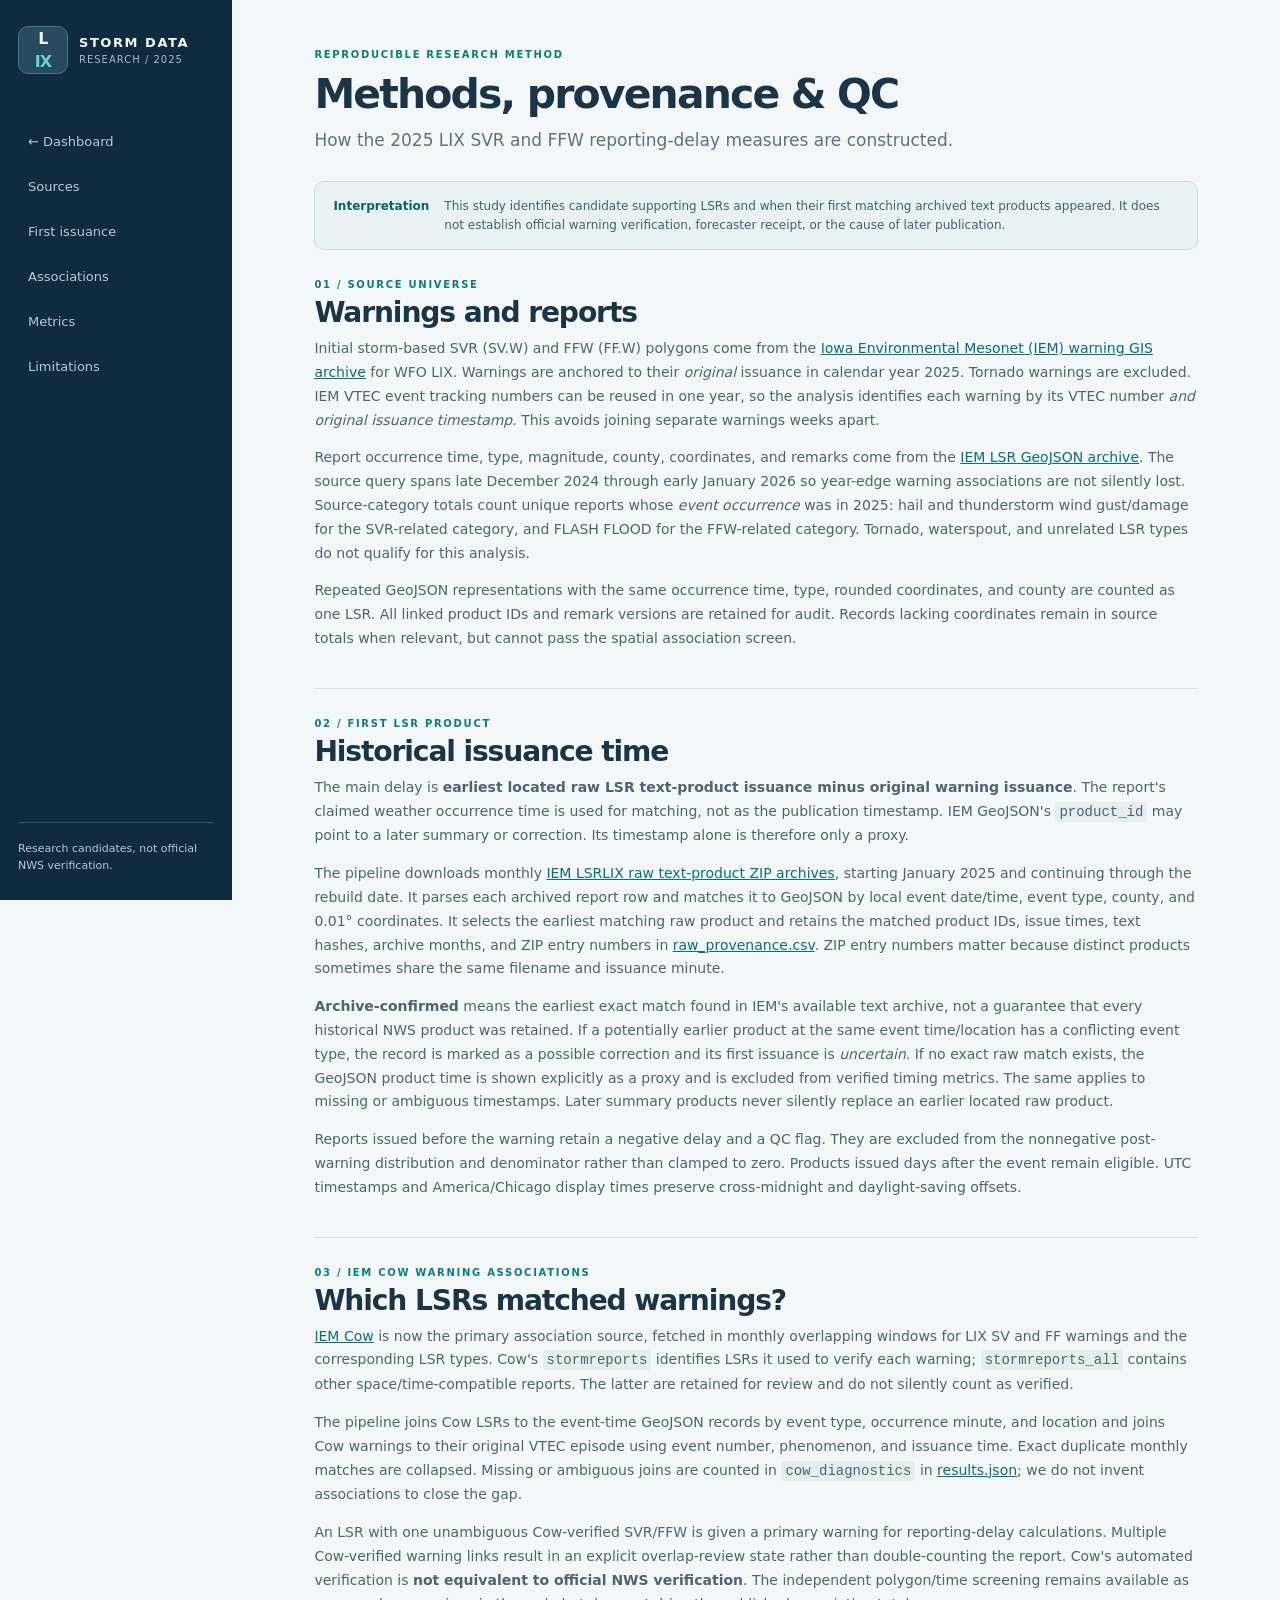
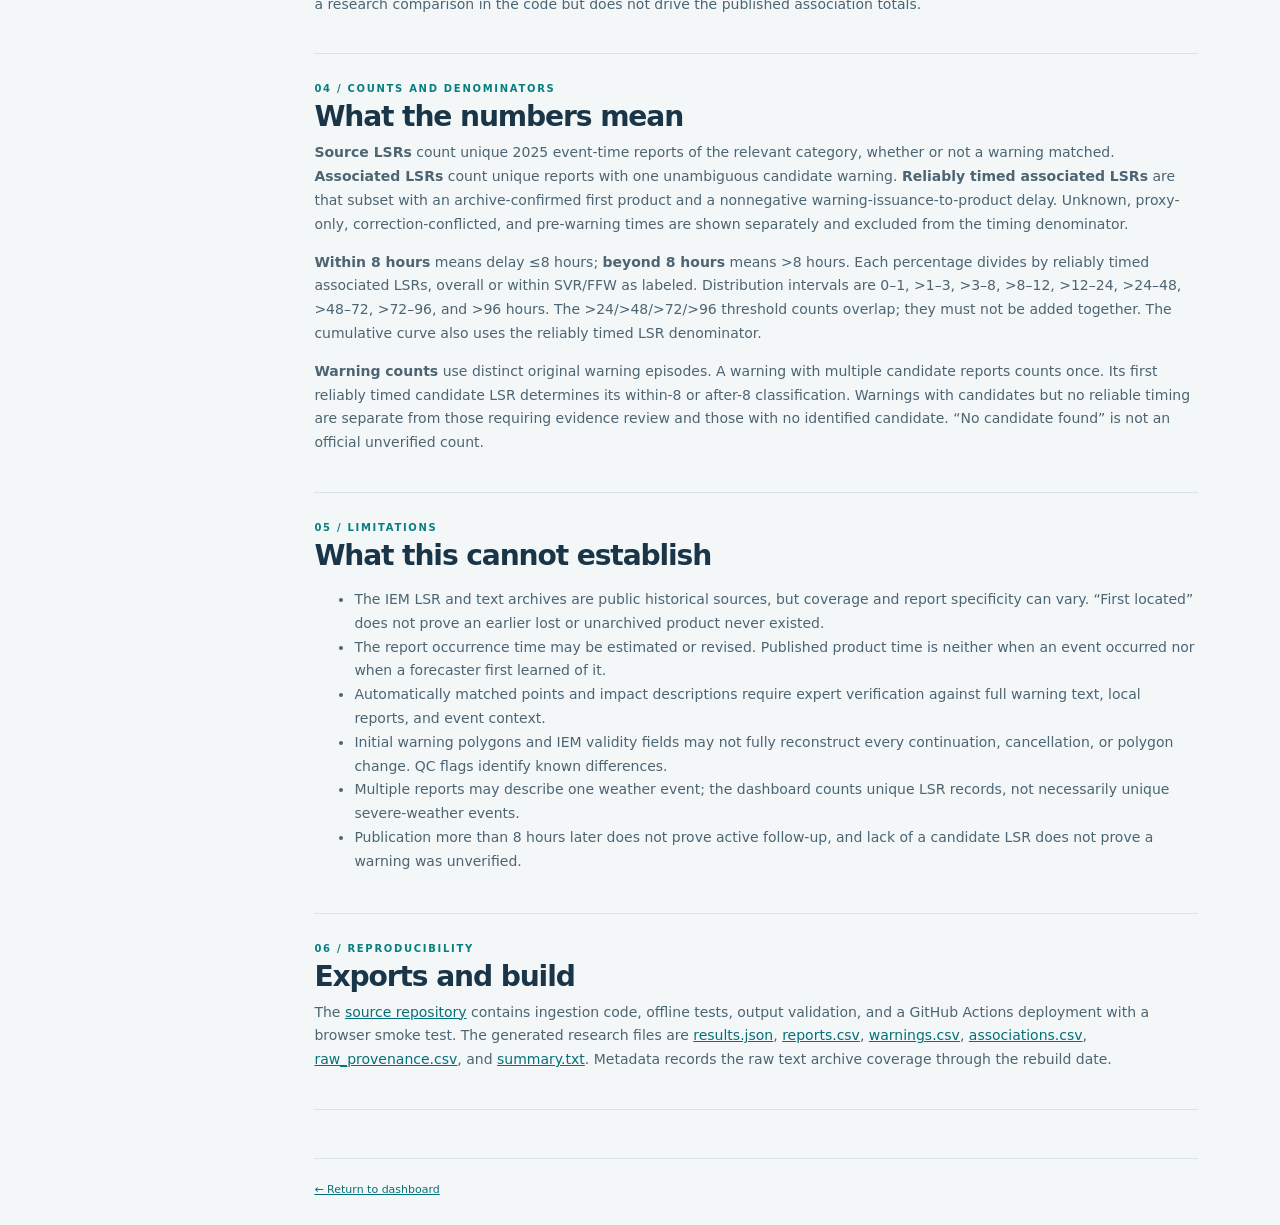
==== commit e4ddcc12: "Document Cow verification sourcing and report-link reconciliation" ====
--- a/site/methodology.html
+++ b/site/methodology.html
@@ -1,7 +1,7 @@
 <!doctype html><html lang="en"><head><meta charset="utf-8"><meta name="viewport" content="width=device-width,initial-scale=1"><title>Methods &amp; QC | LIX Storm Report Timing</title><link rel="stylesheet" href="style.css?v=20261015-2"></head><body><div class="shell"><aside class="sidebar"><div class="brand"><span class="brand-mark">L<span>IX</span></span><div><strong>STORM DATA</strong><small>RESEARCH / 2025</small></div></div><nav><a href="index.html">← Dashboard</a><a href="#sources">Sources</a><a href="#timing">First issuance</a><a href="#association">Associations</a><a href="#metrics">Metrics</a><a href="#limits">Limitations</a></nav><div class="side-bottom">Research candidates, not official NWS verification.</div></aside><main class="content method-body"><header class="topbar"><div><span class="eyebrow">REPRODUCIBLE RESEARCH METHOD</span><h1>Methods, provenance &amp; QC</h1><p class="subtitle">How the 2025 LIX SVR and FFW reporting-delay measures are constructed.</p></div></header><div class="caveat"><strong>Interpretation</strong><span>This study identifies candidate supporting LSRs and when their first matching archived text products appeared. It does not establish official warning verification, forecaster receipt, or the cause of later publication.</span></div>
 <section id="sources"><span class="eyebrow">01 / SOURCE UNIVERSE</span><h2>Warnings and reports</h2><p>Initial storm-based SVR (SV.W) and FFW (FF.W) polygons come from the <a href="https://mesonet.agron.iastate.edu/request/gis/watchwarn.phtml">Iowa Environmental Mesonet (IEM) warning GIS archive</a> for WFO LIX. Warnings are anchored to their <em>original</em> issuance in calendar year 2025. Tornado warnings are excluded. IEM VTEC event tracking numbers can be reused in one year, so the analysis identifies each warning by its VTEC number <em>and original issuance timestamp</em>. This avoids joining separate warnings weeks apart.</p><p>Report occurrence time, type, magnitude, county, coordinates, and remarks come from the <a href="https://mesonet.agron.iastate.edu/geojson/lsr.geojson">IEM LSR GeoJSON archive</a>. The source query spans late December 2024 through early January 2026 so year-edge warning associations are not silently lost. Source-category totals count unique reports whose <em>event occurrence</em> was in 2025: hail and thunderstorm wind gust/damage for the SVR-related category, and FLASH FLOOD for the FFW-related category. Tornado, waterspout, and unrelated LSR types do not qualify for this analysis.</p><p>Repeated GeoJSON representations with the same occurrence time, type, rounded coordinates, and county are counted as one LSR. All linked product IDs and remark versions are retained for audit. Records lacking coordinates remain in source totals when relevant, but cannot pass the spatial association screen.</p></section>
 <section id="timing"><span class="eyebrow">02 / FIRST LSR PRODUCT</span><h2>Historical issuance time</h2><p>The main delay is <strong>earliest located raw LSR text-product issuance minus original warning issuance</strong>. The report's claimed weather occurrence time is used for matching, not as the publication timestamp. IEM GeoJSON's <code>product_id</code> may point to a later summary or correction. Its timestamp alone is therefore only a proxy.</p><p>The pipeline downloads monthly <a href="https://mesonet.agron.iastate.edu/cgi-bin/afos/retrieve.py?pil=LSRLIX">IEM LSRLIX raw text-product ZIP archives</a>, starting January 2025 and continuing through the rebuild date. It parses each archived report row and matches it to GeoJSON by local event date/time, event type, county, and 0.01° coordinates. It selects the earliest matching raw product and retains the matched product IDs, issue times, text hashes, archive months, and ZIP entry numbers in <a href="data/raw_provenance.csv">raw_provenance.csv</a>. ZIP entry numbers matter because distinct products sometimes share the same filename and issuance minute.</p><p><strong>Archive-confirmed</strong> means the earliest exact match found in IEM's available text archive, not a guarantee that every historical NWS product was retained. If a potentially earlier product at the same event time/location has a conflicting event type, the record is marked as a possible correction and its first issuance is <em>uncertain</em>. If no exact raw match exists, the GeoJSON product time is shown explicitly as a proxy and is excluded from verified timing metrics. The same applies to missing or ambiguous timestamps. Later summary products never silently replace an earlier located raw product.</p><p>Reports issued before the warning retain a negative delay and a QC flag. They are excluded from the nonnegative post-warning distribution and denominator rather than clamped to zero. Products issued days after the event remain eligible. UTC timestamps and America/Chicago display times preserve cross-midnight and daylight-saving offsets.</p></section>
-<section id="association"><span class="eyebrow">03 / CANDIDATE SUPPORT</span><h2>Conservative attribution</h2><p>A report must have a usable point location, an occurrence within the applicable warning's validity period, and a point covered by its storm-based polygon. IEM's polygon end is used where supplied, including a shortened end relative to initial expiration. Initial warning polygons may still miss later boundary changes and local cancellation details; these require manual review.</p><p>For SVRs, hail at least 1.00 inch and thunderstorm gusts at least 58 mph qualify as automated candidates. Missing magnitude and qualitative thunderstorm wind damage require review. Non-severe magnitudes and tornado reports do not qualify. For FFWs, a FLASH FLOOD report requires a specific impact in the archived description, such as an inundated road, stranded vehicle, rescue, or affected structure. Generic county/parish flooding statements remain review records. These rules screen evidence; they do not certify an event or warning.</p><p>If exactly one eligible warning is a candidate for an LSR, that warning receives the report-level primary attribution. All other plausible links remain in <a href="data/associations.csv">associations.csv</a>. If multiple candidate warnings overlap the report, none is chosen arbitrarily; the LSR enters an explicit overlap-review category and is withheld from primary timing totals. Reports with only qualitative or sparse evidence are also shown for manual review.</p></section>
+<section id="association"><span class="eyebrow">03 / IEM COW WARNING ASSOCIATIONS</span><h2>Which LSRs matched warnings?</h2><p><a href="https://mesonet.agron.iastate.edu/cow/">IEM Cow</a> is now the primary association source, fetched in monthly overlapping windows for LIX SV and FF warnings and the corresponding LSR types. Cow's <code>stormreports</code> identifies LSRs it used to verify each warning; <code>stormreports_all</code> contains other space/time-compatible reports. The latter are retained for review and do not silently count as verified.</p><p>The pipeline joins Cow LSRs to the event-time GeoJSON records by event type, occurrence minute, and location and joins Cow warnings to their original VTEC episode using event number, phenomenon, and issuance time. Exact duplicate monthly matches are collapsed. Missing or ambiguous joins are counted in <code>cow_diagnostics</code> in <a href="data/results.json">results.json</a>; we do not invent associations to close the gap.</p><p>An LSR with one unambiguous Cow-verified SVR/FFW is given a primary warning for reporting-delay calculations. Multiple Cow-verified warning links result in an explicit overlap-review state rather than double-counting the report. Cow's automated verification is <b>not equivalent to official NWS verification</b>. The independent polygon/time screening remains available as a research comparison in the code but does not drive the published association totals.</p></section>
 <section id="metrics"><span class="eyebrow">04 / COUNTS AND DENOMINATORS</span><h2>What the numbers mean</h2><p><b>Source LSRs</b> count unique 2025 event-time reports of the relevant category, whether or not a warning matched. <b>Associated LSRs</b> count unique reports with one unambiguous candidate warning. <b>Reliably timed associated LSRs</b> are that subset with an archive-confirmed first product and a nonnegative warning-issuance-to-product delay. Unknown, proxy-only, correction-conflicted, and pre-warning times are shown separately and excluded from the timing denominator.</p><p><b>Within 8 hours</b> means delay ≤8 hours; <b>beyond 8 hours</b> means &gt;8 hours. Each percentage divides by reliably timed associated LSRs, overall or within SVR/FFW as labeled. Distribution intervals are 0–1, &gt;1–3, &gt;3–8, &gt;8–12, &gt;12–24, &gt;24–48, &gt;48–72, &gt;72–96, and &gt;96 hours. The &gt;24/&gt;48/&gt;72/&gt;96 threshold counts overlap; they must not be added together. The cumulative curve also uses the reliably timed LSR denominator.</p><p><b>Warning counts</b> use distinct original warning episodes. A warning with multiple candidate reports counts once. Its first reliably timed candidate LSR determines its within-8 or after-8 classification. Warnings with candidates but no reliable timing are separate from those requiring evidence review and those with no identified candidate. “No candidate found” is not an official unverified count.</p></section>
 <section id="limits"><span class="eyebrow">05 / LIMITATIONS</span><h2>What this cannot establish</h2><ul><li>The IEM LSR and text archives are public historical sources, but coverage and report specificity can vary. “First located” does not prove an earlier lost or unarchived product never existed.</li><li>The report occurrence time may be estimated or revised. Published product time is neither when an event occurred nor when a forecaster first learned of it.</li><li>Automatically matched points and impact descriptions require expert verification against full warning text, local reports, and event context.</li><li>Initial warning polygons and IEM validity fields may not fully reconstruct every continuation, cancellation, or polygon change. QC flags identify known differences.</li><li>Multiple reports may describe one weather event; the dashboard counts unique LSR records, not necessarily unique severe-weather events.</li><li>Publication more than 8 hours later does not prove active follow-up, and lack of a candidate LSR does not prove a warning was unverified.</li></ul></section>
 <section><span class="eyebrow">06 / REPRODUCIBILITY</span><h2>Exports and build</h2><p>The <a href="https://github.com/mefferso/2025_stormdata_verification">source repository</a> contains ingestion code, offline tests, output validation, and a GitHub Actions deployment with a browser smoke test. The generated research files are <a href="data/results.json">results.json</a>, <a href="data/reports.csv">reports.csv</a>, <a href="data/warnings.csv">warnings.csv</a>, <a href="data/associations.csv">associations.csv</a>, <a href="data/raw_provenance.csv">raw_provenance.csv</a>, and <a href="data/summary.txt">summary.txt</a>. Metadata records the raw text archive coverage through the rebuild date.</p></section><footer><a href="index.html">← Return to dashboard</a></footer></main></div></body></html>
